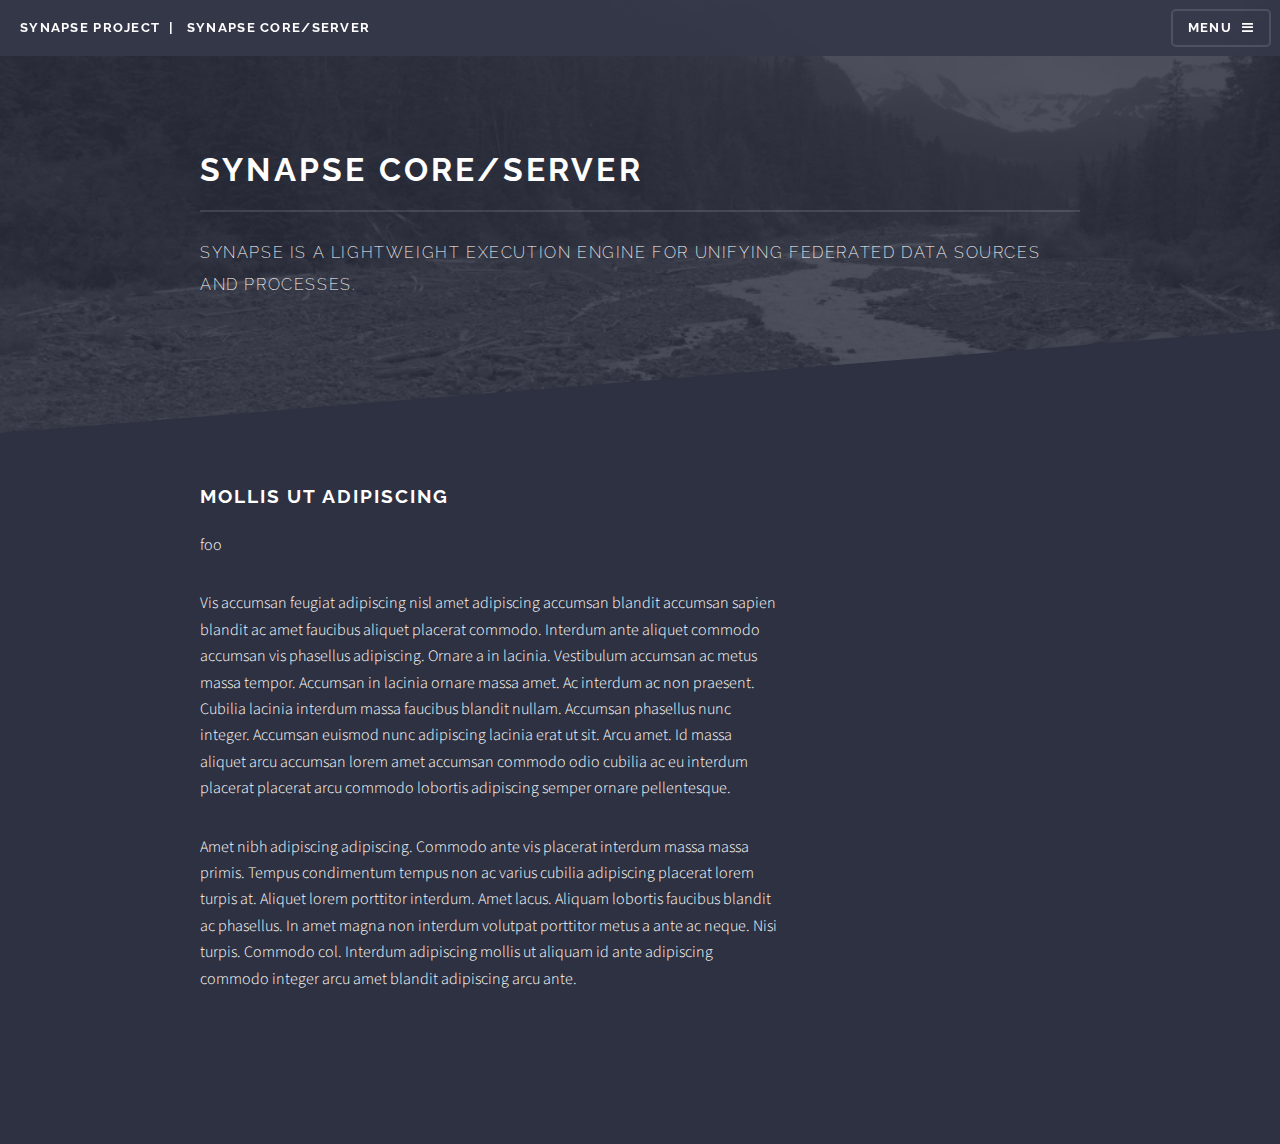
==== blog/index.html @ 8f3073f0 "setting up blog" ====
<!DOCTYPE html>
<!--
	Solid State by HTML5 UP	html5up.net | @ajlkn	Free for personal and commercial use under the CCA 3.0 license (html5up.net/license)-->
<html>

<head>
  <meta http-equiv="content-type" content="text/html; charset=utf-8">
  <title>Synapse - Core/Server</title>
  <meta name="viewport" content="width=device-width, initial-scale=1">
  <!--[if lte IE 8]><script src="../assets/js/ie/html5shiv.js"></script><![endif]-->
  <link rel="stylesheet" href="../assets/css/main.css">
  <!--[if lte IE 9]><link rel="stylesheet" href="../assets/css/ie9.css" /><![endif]-->
  <!--[if lte IE 8]><link rel="stylesheet" href="../assets/css/ie8.css" /><![endif]-->
  <link rel="shortcut icon" href="../images/favicon.ico">
</head>

<body>
  <!-- Page Wrapper -->
  <div id="page-wrapper">
    <!-- Header -->
    <header id="header">
      <h1>
        <a href="../index.html">Synapse Project</a>&nbsp;&nbsp;|&nbsp;&nbsp;
        <a href="../synapse.html">Synapse Core/Server</a>
      </h1>
      <nav>
        <a href="#menu">Menu</a>
      </nav>
    </header>
    <!-- Menu -->
    <nav id="menu">
      <div class="inner">
        <h2>Menu</h2>
        <ul class="links">
          <li>
            <a href="../index.html">Home</a>
          </li>
          <li>
            <a href="../synapse.html">Synapse Core/Server</a>
          </li>
          <li>
            <a href="../myriAD.html">myriAD</a>
          </li>
          <li>
            <a href="../syntinel.html">Syntinel</a>
          </li>
        </ul>
        <a href="#" class="close">Close</a>
      </div>
    </nav>
    <!-- Wrapper -->
    <section id="wrapper">
      <header>
        <div class="inner">
          <h2>Synapse Core/Server</h2>
          <p>Synapse is a lightweight execution engine for unifying federated data sources and processes.</p>
        </div>
      </header>
      <!-- Content -->
      <div class="wrapper">
        <div class="inner">
          <section>
            <div class="row">
              <div class="8u skel-cell-important">
                <section>
                  <h2>Mollis ut adipiscing</h2>
                  <a href="#" class="image fit">foo</a>
                  <p>Vis accumsan feugiat adipiscing nisl amet adipiscing accumsan blandit accumsan sapien blandit ac amet faucibus
                    aliquet placerat commodo. Interdum ante aliquet commodo accumsan vis phasellus adipiscing. Ornare a in
                    lacinia. Vestibulum accumsan ac metus massa tempor. Accumsan in lacinia ornare massa amet. Ac interdum
                    ac non praesent. Cubilia lacinia interdum massa faucibus blandit nullam. Accumsan phasellus nunc integer.
                    Accumsan euismod nunc adipiscing lacinia erat ut sit. Arcu amet. Id massa aliquet arcu accumsan lorem
                    amet accumsan commodo odio cubilia ac eu interdum placerat placerat arcu commodo lobortis adipiscing
                    semper ornare pellentesque.</p>
                  <p>Amet nibh adipiscing adipiscing. Commodo ante vis placerat interdum massa massa primis. Tempus condimentum
                    tempus non ac varius cubilia adipiscing placerat lorem turpis at. Aliquet lorem porttitor interdum. Amet
                    lacus. Aliquam lobortis faucibus blandit ac phasellus. In amet magna non interdum volutpat porttitor
                    metus a ante ac neque. Nisi turpis. Commodo col. Interdum adipiscing mollis ut aliquam id ante adipiscing
                    commodo integer arcu amet blandit adipiscing arcu ante.</p>
                </section>
              </div>
              <div id="blogtoc" class="4u"></div>
            </div>
          </section>
        </div>
      </div>
    </section>
    <!-- Footer -->
    <div id="footerDiv"></div>
  </div>
  <!-- Scripts -->
  <script src="../assets/js/skel.min.js"></script>
  <script src="../assets/js/jquery.min.js"></script>
  <script src="../assets/js/jquery.scrollex.min.js"></script>
  <script src="../assets/js/util.js"></script>
  <!--[if lte IE 8]><script src="../assets/js/ie/respond.min.js"></script><![endif]-->
  <script src="../assets/js/main.js"></script>
  <script src="https://code.jquery.com/jquery-3.2.1.min.js"></script>
  <script>$.get("blogtoc.html", function (response) { $('#blogtoc').append(response.documentElement.innerHTML) });</script>
  <script>$.get("/footer.html", function (response) { $('#footerDiv').append(response.documentElement.innerHTML) });</script>
</body>

</html>
---- assets/css/main.css ----
@import url("https://synapseproject.github.io/assets/css/font-awesome.min.css");
@import url("https://fonts.googleapis.com/css?family=Raleway:200,700|Source+Sans+Pro:300,600,300italic,600italic");

/*
	Solid State by HTML5 UP
	html5up.net | @ajlkn
	Free for personal and commercial use under the CCA 3.0 license (html5up.net/license)
*/

/* Reset */

	html, body, div, span, applet, object, iframe, h1, h2, h3, h4, h5, h6, p, blockquote, pre, a, abbr, acronym, address, big, cite, code, del, dfn, em, img, ins, kbd, q, s, samp, small, strike, strong, sub, sup, tt, var, b, u, i, center, dl, dt, dd, ol, ul, li, fieldset, form, label, legend, table, caption, tbody, tfoot, thead, tr, th, td, article, aside, canvas, details, embed, figure, figcaption, footer, header, hgroup, menu, nav, output, ruby, section, summary, time, mark, audio, video {
		margin: 0;
		padding: 0;
		border: 0;
		font-size: 100%;
		font: inherit;
		vertical-align: baseline;
	}

	article, aside, details, figcaption, figure, footer, header, hgroup, menu, nav, section {
		display: block;
	}

	body {
		line-height: 1;
	}

	ol, ul {
		list-style: none;
	}

	blockquote, q {
		quotes: none;
	}

	blockquote:before, blockquote:after, q:before, q:after {
		content: '';
		content: none;
	}

	table {
		border-collapse: collapse;
		border-spacing: 0;
	}

	body {
		-webkit-text-size-adjust: none;
	}

/* Box Model */

	*, *:before, *:after {
		-moz-box-sizing: border-box;
		-webkit-box-sizing: border-box;
		box-sizing: border-box;
	}

/* Grid */

	.row {
		border-bottom: solid 1px transparent;
		-moz-box-sizing: border-box;
		-webkit-box-sizing: border-box;
		box-sizing: border-box;
	}

	.row > * {
		float: left;
		-moz-box-sizing: border-box;
		-webkit-box-sizing: border-box;
		box-sizing: border-box;
	}

	.row:after, .row:before {
		content: '';
		display: block;
		clear: both;
		height: 0;
	}

	.row.uniform > * > :first-child {
		margin-top: 0;
	}

	.row.uniform > * > :last-child {
		margin-bottom: 0;
	}

	.row.\30 \25 > * {
		padding: 0 0 0 0em;
	}

	.row.\30 \25 {
		margin: 0 0 -1px 0em;
	}

	.row.uniform.\30 \25 > * {
		padding: 0em 0 0 0em;
	}

	.row.uniform.\30 \25 {
		margin: 0em 0 -1px 0em;
	}

	.row > * {
		padding: 0 0 0 1.75em;
	}

	.row {
		margin: 0 0 -1px -1.75em;
	}

	.row.uniform > * {
		padding: 1.75em 0 0 1.75em;
	}

	.row.uniform {
		margin: -1.75em 0 -1px -1.75em;
	}

	.row.\32 00\25 > * {
		padding: 0 0 0 3.5em;
	}

	.row.\32 00\25 {
		margin: 0 0 -1px -3.5em;
	}

	.row.uniform.\32 00\25 > * {
		padding: 3.5em 0 0 3.5em;
	}

	.row.uniform.\32 00\25 {
		margin: -3.5em 0 -1px -3.5em;
	}

	.row.\31 50\25 > * {
		padding: 0 0 0 2.625em;
	}

	.row.\31 50\25 {
		margin: 0 0 -1px -2.625em;
	}

	.row.uniform.\31 50\25 > * {
		padding: 2.625em 0 0 2.625em;
	}

	.row.uniform.\31 50\25 {
		margin: -2.625em 0 -1px -2.625em;
	}

	.row.\35 0\25 > * {
		padding: 0 0 0 0.875em;
	}

	.row.\35 0\25 {
		margin: 0 0 -1px -0.875em;
	}

	.row.uniform.\35 0\25 > * {
		padding: 0.875em 0 0 0.875em;
	}

	.row.uniform.\35 0\25 {
		margin: -0.875em 0 -1px -0.875em;
	}

	.row.\32 5\25 > * {
		padding: 0 0 0 0.4375em;
	}

	.row.\32 5\25 {
		margin: 0 0 -1px -0.4375em;
	}

	.row.uniform.\32 5\25 > * {
		padding: 0.4375em 0 0 0.4375em;
	}

	.row.uniform.\32 5\25 {
		margin: -0.4375em 0 -1px -0.4375em;
	}

	.\31 2u, .\31 2u\24 {
		width: 100%;
		clear: none;
		margin-left: 0;
	}

	.\31 1u, .\31 1u\24 {
		width: 91.6666666667%;
		clear: none;
		margin-left: 0;
	}

	.\31 0u, .\31 0u\24 {
		width: 83.3333333333%;
		clear: none;
		margin-left: 0;
	}

	.\39 u, .\39 u\24 {
		width: 75%;
		clear: none;
		margin-left: 0;
	}

	.\38 u, .\38 u\24 {
		width: 66.6666666667%;
		clear: none;
		margin-left: 0;
	}

	.\37 u, .\37 u\24 {
		width: 58.3333333333%;
		clear: none;
		margin-left: 0;
	}

	.\36 u, .\36 u\24 {
		width: 50%;
		clear: none;
		margin-left: 0;
	}

	.\35 u, .\35 u\24 {
		width: 41.6666666667%;
		clear: none;
		margin-left: 0;
	}

	.\34 u, .\34 u\24 {
		width: 33.3333333333%;
		clear: none;
		margin-left: 0;
	}

	.\33 u, .\33 u\24 {
		width: 25%;
		clear: none;
		margin-left: 0;
	}

	.\32 u, .\32 u\24 {
		width: 16.6666666667%;
		clear: none;
		margin-left: 0;
	}

	.\31 u, .\31 u\24 {
		width: 8.3333333333%;
		clear: none;
		margin-left: 0;
	}

	.\31 2u\24 + *,
	.\31 1u\24 + *,
	.\31 0u\24 + *,
	.\39 u\24 + *,
	.\38 u\24 + *,
	.\37 u\24 + *,
	.\36 u\24 + *,
	.\35 u\24 + *,
	.\34 u\24 + *,
	.\33 u\24 + *,
	.\32 u\24 + *,
	.\31 u\24 + * {
		clear: left;
	}

	.\-11u {
		margin-left: 91.66667%;
	}

	.\-10u {
		margin-left: 83.33333%;
	}

	.\-9u {
		margin-left: 75%;
	}

	.\-8u {
		margin-left: 66.66667%;
	}

	.\-7u {
		margin-left: 58.33333%;
	}

	.\-6u {
		margin-left: 50%;
	}

	.\-5u {
		margin-left: 41.66667%;
	}

	.\-4u {
		margin-left: 33.33333%;
	}

	.\-3u {
		margin-left: 25%;
	}

	.\-2u {
		margin-left: 16.66667%;
	}

	.\-1u {
		margin-left: 8.33333%;
	}

	@media screen and (max-width: 1680px) {

		.row > * {
			padding: 0 0 0 1.75em;
		}

		.row {
			margin: 0 0 -1px -1.75em;
		}

		.row.uniform > * {
			padding: 1.75em 0 0 1.75em;
		}

		.row.uniform {
			margin: -1.75em 0 -1px -1.75em;
		}

		.row.\32 00\25 > * {
			padding: 0 0 0 3.5em;
		}

		.row.\32 00\25 {
			margin: 0 0 -1px -3.5em;
		}

		.row.uniform.\32 00\25 > * {
			padding: 3.5em 0 0 3.5em;
		}

		.row.uniform.\32 00\25 {
			margin: -3.5em 0 -1px -3.5em;
		}

		.row.\31 50\25 > * {
			padding: 0 0 0 2.625em;
		}

		.row.\31 50\25 {
			margin: 0 0 -1px -2.625em;
		}

		.row.uniform.\31 50\25 > * {
			padding: 2.625em 0 0 2.625em;
		}

		.row.uniform.\31 50\25 {
			margin: -2.625em 0 -1px -2.625em;
		}

		.row.\35 0\25 > * {
			padding: 0 0 0 0.875em;
		}

		.row.\35 0\25 {
			margin: 0 0 -1px -0.875em;
		}

		.row.uniform.\35 0\25 > * {
			padding: 0.875em 0 0 0.875em;
		}

		.row.uniform.\35 0\25 {
			margin: -0.875em 0 -1px -0.875em;
		}

		.row.\32 5\25 > * {
			padding: 0 0 0 0.4375em;
		}

		.row.\32 5\25 {
			margin: 0 0 -1px -0.4375em;
		}

		.row.uniform.\32 5\25 > * {
			padding: 0.4375em 0 0 0.4375em;
		}

		.row.uniform.\32 5\25 {
			margin: -0.4375em 0 -1px -0.4375em;
		}

		.\31 2u\28xlarge\29, .\31 2u\24\28xlarge\29 {
			width: 100%;
			clear: none;
			margin-left: 0;
		}

		.\31 1u\28xlarge\29, .\31 1u\24\28xlarge\29 {
			width: 91.6666666667%;
			clear: none;
			margin-left: 0;
		}

		.\31 0u\28xlarge\29, .\31 0u\24\28xlarge\29 {
			width: 83.3333333333%;
			clear: none;
			margin-left: 0;
		}

		.\39 u\28xlarge\29, .\39 u\24\28xlarge\29 {
			width: 75%;
			clear: none;
			margin-left: 0;
		}

		.\38 u\28xlarge\29, .\38 u\24\28xlarge\29 {
			width: 66.6666666667%;
			clear: none;
			margin-left: 0;
		}

		.\37 u\28xlarge\29, .\37 u\24\28xlarge\29 {
			width: 58.3333333333%;
			clear: none;
			margin-left: 0;
		}

		.\36 u\28xlarge\29, .\36 u\24\28xlarge\29 {
			width: 50%;
			clear: none;
			margin-left: 0;
		}

		.\35 u\28xlarge\29, .\35 u\24\28xlarge\29 {
			width: 41.6666666667%;
			clear: none;
			margin-left: 0;
		}

		.\34 u\28xlarge\29, .\34 u\24\28xlarge\29 {
			width: 33.3333333333%;
			clear: none;
			margin-left: 0;
		}

		.\33 u\28xlarge\29, .\33 u\24\28xlarge\29 {
			width: 25%;
			clear: none;
			margin-left: 0;
		}

		.\32 u\28xlarge\29, .\32 u\24\28xlarge\29 {
			width: 16.6666666667%;
			clear: none;
			margin-left: 0;
		}

		.\31 u\28xlarge\29, .\31 u\24\28xlarge\29 {
			width: 8.3333333333%;
			clear: none;
			margin-left: 0;
		}

		.\31 2u\24\28xlarge\29 + *,
		.\31 1u\24\28xlarge\29 + *,
		.\31 0u\24\28xlarge\29 + *,
		.\39 u\24\28xlarge\29 + *,
		.\38 u\24\28xlarge\29 + *,
		.\37 u\24\28xlarge\29 + *,
		.\36 u\24\28xlarge\29 + *,
		.\35 u\24\28xlarge\29 + *,
		.\34 u\24\28xlarge\29 + *,
		.\33 u\24\28xlarge\29 + *,
		.\32 u\24\28xlarge\29 + *,
		.\31 u\24\28xlarge\29 + * {
			clear: left;
		}

		.\-11u\28xlarge\29 {
			margin-left: 91.66667%;
		}

		.\-10u\28xlarge\29 {
			margin-left: 83.33333%;
		}

		.\-9u\28xlarge\29 {
			margin-left: 75%;
		}

		.\-8u\28xlarge\29 {
			margin-left: 66.66667%;
		}

		.\-7u\28xlarge\29 {
			margin-left: 58.33333%;
		}

		.\-6u\28xlarge\29 {
			margin-left: 50%;
		}

		.\-5u\28xlarge\29 {
			margin-left: 41.66667%;
		}

		.\-4u\28xlarge\29 {
			margin-left: 33.33333%;
		}

		.\-3u\28xlarge\29 {
			margin-left: 25%;
		}

		.\-2u\28xlarge\29 {
			margin-left: 16.66667%;
		}

		.\-1u\28xlarge\29 {
			margin-left: 8.33333%;
		}

	}

	@media screen and (max-width: 1280px) {

		.row > * {
			padding: 0 0 0 1.75em;
		}

		.row {
			margin: 0 0 -1px -1.75em;
		}

		.row.uniform > * {
			padding: 1.75em 0 0 1.75em;
		}

		.row.uniform {
			margin: -1.75em 0 -1px -1.75em;
		}

		.row.\32 00\25 > * {
			padding: 0 0 0 3.5em;
		}

		.row.\32 00\25 {
			margin: 0 0 -1px -3.5em;
		}

		.row.uniform.\32 00\25 > * {
			padding: 3.5em 0 0 3.5em;
		}

		.row.uniform.\32 00\25 {
			margin: -3.5em 0 -1px -3.5em;
		}

		.row.\31 50\25 > * {
			padding: 0 0 0 2.625em;
		}

		.row.\31 50\25 {
			margin: 0 0 -1px -2.625em;
		}

		.row.uniform.\31 50\25 > * {
			padding: 2.625em 0 0 2.625em;
		}

		.row.uniform.\31 50\25 {
			margin: -2.625em 0 -1px -2.625em;
		}

		.row.\35 0\25 > * {
			padding: 0 0 0 0.875em;
		}

		.row.\35 0\25 {
			margin: 0 0 -1px -0.875em;
		}

		.row.uniform.\35 0\25 > * {
			padding: 0.875em 0 0 0.875em;
		}

		.row.uniform.\35 0\25 {
			margin: -0.875em 0 -1px -0.875em;
		}

		.row.\32 5\25 > * {
			padding: 0 0 0 0.4375em;
		}

		.row.\32 5\25 {
			margin: 0 0 -1px -0.4375em;
		}

		.row.uniform.\32 5\25 > * {
			padding: 0.4375em 0 0 0.4375em;
		}

		.row.uniform.\32 5\25 {
			margin: -0.4375em 0 -1px -0.4375em;
		}

		.\31 2u\28large\29, .\31 2u\24\28large\29 {
			width: 100%;
			clear: none;
			margin-left: 0;
		}

		.\31 1u\28large\29, .\31 1u\24\28large\29 {
			width: 91.6666666667%;
			clear: none;
			margin-left: 0;
		}

		.\31 0u\28large\29, .\31 0u\24\28large\29 {
			width: 83.3333333333%;
			clear: none;
			margin-left: 0;
		}

		.\39 u\28large\29, .\39 u\24\28large\29 {
			width: 75%;
			clear: none;
			margin-left: 0;
		}

		.\38 u\28large\29, .\38 u\24\28large\29 {
			width: 66.6666666667%;
			clear: none;
			margin-left: 0;
		}

		.\37 u\28large\29, .\37 u\24\28large\29 {
			width: 58.3333333333%;
			clear: none;
			margin-left: 0;
		}

		.\36 u\28large\29, .\36 u\24\28large\29 {
			width: 50%;
			clear: none;
			margin-left: 0;
		}

		.\35 u\28large\29, .\35 u\24\28large\29 {
			width: 41.6666666667%;
			clear: none;
			margin-left: 0;
		}

		.\34 u\28large\29, .\34 u\24\28large\29 {
			width: 33.3333333333%;
			clear: none;
			margin-left: 0;
		}

		.\33 u\28large\29, .\33 u\24\28large\29 {
			width: 25%;
			clear: none;
			margin-left: 0;
		}

		.\32 u\28large\29, .\32 u\24\28large\29 {
			width: 16.6666666667%;
			clear: none;
			margin-left: 0;
		}

		.\31 u\28large\29, .\31 u\24\28large\29 {
			width: 8.3333333333%;
			clear: none;
			margin-left: 0;
		}

		.\31 2u\24\28large\29 + *,
		.\31 1u\24\28large\29 + *,
		.\31 0u\24\28large\29 + *,
		.\39 u\24\28large\29 + *,
		.\38 u\24\28large\29 + *,
		.\37 u\24\28large\29 + *,
		.\36 u\24\28large\29 + *,
		.\35 u\24\28large\29 + *,
		.\34 u\24\28large\29 + *,
		.\33 u\24\28large\29 + *,
		.\32 u\24\28large\29 + *,
		.\31 u\24\28large\29 + * {
			clear: left;
		}

		.\-11u\28large\29 {
			margin-left: 91.66667%;
		}

		.\-10u\28large\29 {
			margin-left: 83.33333%;
		}

		.\-9u\28large\29 {
			margin-left: 75%;
		}

		.\-8u\28large\29 {
			margin-left: 66.66667%;
		}

		.\-7u\28large\29 {
			margin-left: 58.33333%;
		}

		.\-6u\28large\29 {
			margin-left: 50%;
		}

		.\-5u\28large\29 {
			margin-left: 41.66667%;
		}

		.\-4u\28large\29 {
			margin-left: 33.33333%;
		}

		.\-3u\28large\29 {
			margin-left: 25%;
		}

		.\-2u\28large\29 {
			margin-left: 16.66667%;
		}

		.\-1u\28large\29 {
			margin-left: 8.33333%;
		}

	}

	@media screen and (max-width: 980px) {

		.row > * {
			padding: 0 0 0 1.75em;
		}

		.row {
			margin: 0 0 -1px -1.75em;
		}

		.row.uniform > * {
			padding: 1.75em 0 0 1.75em;
		}

		.row.uniform {
			margin: -1.75em 0 -1px -1.75em;
		}

		.row.\32 00\25 > * {
			padding: 0 0 0 3.5em;
		}

		.row.\32 00\25 {
			margin: 0 0 -1px -3.5em;
		}

		.row.uniform.\32 00\25 > * {
			padding: 3.5em 0 0 3.5em;
		}

		.row.uniform.\32 00\25 {
			margin: -3.5em 0 -1px -3.5em;
		}

		.row.\31 50\25 > * {
			padding: 0 0 0 2.625em;
		}

		.row.\31 50\25 {
			margin: 0 0 -1px -2.625em;
		}

		.row.uniform.\31 50\25 > * {
			padding: 2.625em 0 0 2.625em;
		}

		.row.uniform.\31 50\25 {
			margin: -2.625em 0 -1px -2.625em;
		}

		.row.\35 0\25 > * {
			padding: 0 0 0 0.875em;
		}

		.row.\35 0\25 {
			margin: 0 0 -1px -0.875em;
		}

		.row.uniform.\35 0\25 > * {
			padding: 0.875em 0 0 0.875em;
		}

		.row.uniform.\35 0\25 {
			margin: -0.875em 0 -1px -0.875em;
		}

		.row.\32 5\25 > * {
			padding: 0 0 0 0.4375em;
		}

		.row.\32 5\25 {
			margin: 0 0 -1px -0.4375em;
		}

		.row.uniform.\32 5\25 > * {
			padding: 0.4375em 0 0 0.4375em;
		}

		.row.uniform.\32 5\25 {
			margin: -0.4375em 0 -1px -0.4375em;
		}

		.\31 2u\28medium\29, .\31 2u\24\28medium\29 {
			width: 100%;
			clear: none;
			margin-left: 0;
		}

		.\31 1u\28medium\29, .\31 1u\24\28medium\29 {
			width: 91.6666666667%;
			clear: none;
			margin-left: 0;
		}

		.\31 0u\28medium\29, .\31 0u\24\28medium\29 {
			width: 83.3333333333%;
			clear: none;
			margin-left: 0;
		}

		.\39 u\28medium\29, .\39 u\24\28medium\29 {
			width: 75%;
			clear: none;
			margin-left: 0;
		}

		.\38 u\28medium\29, .\38 u\24\28medium\29 {
			width: 66.6666666667%;
			clear: none;
			margin-left: 0;
		}

		.\37 u\28medium\29, .\37 u\24\28medium\29 {
			width: 58.3333333333%;
			clear: none;
			margin-left: 0;
		}

		.\36 u\28medium\29, .\36 u\24\28medium\29 {
			width: 50%;
			clear: none;
			margin-left: 0;
		}

		.\35 u\28medium\29, .\35 u\24\28medium\29 {
			width: 41.6666666667%;
			clear: none;
			margin-left: 0;
		}

		.\34 u\28medium\29, .\34 u\24\28medium\29 {
			width: 33.3333333333%;
			clear: none;
			margin-left: 0;
		}

		.\33 u\28medium\29, .\33 u\24\28medium\29 {
			width: 25%;
			clear: none;
			margin-left: 0;
		}

		.\32 u\28medium\29, .\32 u\24\28medium\29 {
			width: 16.6666666667%;
			clear: none;
			margin-left: 0;
		}

		.\31 u\28medium\29, .\31 u\24\28medium\29 {
			width: 8.3333333333%;
			clear: none;
			margin-left: 0;
		}

		.\31 2u\24\28medium\29 + *,
		.\31 1u\24\28medium\29 + *,
		.\31 0u\24\28medium\29 + *,
		.\39 u\24\28medium\29 + *,
		.\38 u\24\28medium\29 + *,
		.\37 u\24\28medium\29 + *,
		.\36 u\24\28medium\29 + *,
		.\35 u\24\28medium\29 + *,
		.\34 u\24\28medium\29 + *,
		.\33 u\24\28medium\29 + *,
		.\32 u\24\28medium\29 + *,
		.\31 u\24\28medium\29 + * {
			clear: left;
		}

		.\-11u\28medium\29 {
			margin-left: 91.66667%;
		}

		.\-10u\28medium\29 {
			margin-left: 83.33333%;
		}

		.\-9u\28medium\29 {
			margin-left: 75%;
		}

		.\-8u\28medium\29 {
			margin-left: 66.66667%;
		}

		.\-7u\28medium\29 {
			margin-left: 58.33333%;
		}

		.\-6u\28medium\29 {
			margin-left: 50%;
		}

		.\-5u\28medium\29 {
			margin-left: 41.66667%;
		}

		.\-4u\28medium\29 {
			margin-left: 33.33333%;
		}

		.\-3u\28medium\29 {
			margin-left: 25%;
		}

		.\-2u\28medium\29 {
			margin-left: 16.66667%;
		}

		.\-1u\28medium\29 {
			margin-left: 8.33333%;
		}

	}

	@media screen and (max-width: 736px) {

		.row > * {
			padding: 0 0 0 1.25em;
		}

		.row {
			margin: 0 0 -1px -1.25em;
		}

		.row.uniform > * {
			padding: 1.25em 0 0 1.25em;
		}

		.row.uniform {
			margin: -1.25em 0 -1px -1.25em;
		}

		.row.\32 00\25 > * {
			padding: 0 0 0 2.5em;
		}

		.row.\32 00\25 {
			margin: 0 0 -1px -2.5em;
		}

		.row.uniform.\32 00\25 > * {
			padding: 2.5em 0 0 2.5em;
		}

		.row.uniform.\32 00\25 {
			margin: -2.5em 0 -1px -2.5em;
		}

		.row.\31 50\25 > * {
			padding: 0 0 0 1.875em;
		}

		.row.\31 50\25 {
			margin: 0 0 -1px -1.875em;
		}

		.row.uniform.\31 50\25 > * {
			padding: 1.875em 0 0 1.875em;
		}

		.row.uniform.\31 50\25 {
			margin: -1.875em 0 -1px -1.875em;
		}

		.row.\35 0\25 > * {
			padding: 0 0 0 0.625em;
		}

		.row.\35 0\25 {
			margin: 0 0 -1px -0.625em;
		}

		.row.uniform.\35 0\25 > * {
			padding: 0.625em 0 0 0.625em;
		}

		.row.uniform.\35 0\25 {
			margin: -0.625em 0 -1px -0.625em;
		}

		.row.\32 5\25 > * {
			padding: 0 0 0 0.3125em;
		}

		.row.\32 5\25 {
			margin: 0 0 -1px -0.3125em;
		}

		.row.uniform.\32 5\25 > * {
			padding: 0.3125em 0 0 0.3125em;
		}

		.row.uniform.\32 5\25 {
			margin: -0.3125em 0 -1px -0.3125em;
		}

		.\31 2u\28small\29, .\31 2u\24\28small\29 {
			width: 100%;
			clear: none;
			margin-left: 0;
		}

		.\31 1u\28small\29, .\31 1u\24\28small\29 {
			width: 91.6666666667%;
			clear: none;
			margin-left: 0;
		}

		.\31 0u\28small\29, .\31 0u\24\28small\29 {
			width: 83.3333333333%;
			clear: none;
			margin-left: 0;
		}

		.\39 u\28small\29, .\39 u\24\28small\29 {
			width: 75%;
			clear: none;
			margin-left: 0;
		}

		.\38 u\28small\29, .\38 u\24\28small\29 {
			width: 66.6666666667%;
			clear: none;
			margin-left: 0;
		}

		.\37 u\28small\29, .\37 u\24\28small\29 {
			width: 58.3333333333%;
			clear: none;
			margin-left: 0;
		}

		.\36 u\28small\29, .\36 u\24\28small\29 {
			width: 50%;
			clear: none;
			margin-left: 0;
		}

		.\35 u\28small\29, .\35 u\24\28small\29 {
			width: 41.6666666667%;
			clear: none;
			margin-left: 0;
		}

		.\34 u\28small\29, .\34 u\24\28small\29 {
			width: 33.3333333333%;
			clear: none;
			margin-left: 0;
		}

		.\33 u\28small\29, .\33 u\24\28small\29 {
			width: 25%;
			clear: none;
			margin-left: 0;
		}

		.\32 u\28small\29, .\32 u\24\28small\29 {
			width: 16.6666666667%;
			clear: none;
			margin-left: 0;
		}

		.\31 u\28small\29, .\31 u\24\28small\29 {
			width: 8.3333333333%;
			clear: none;
			margin-left: 0;
		}

		.\31 2u\24\28small\29 + *,
		.\31 1u\24\28small\29 + *,
		.\31 0u\24\28small\29 + *,
		.\39 u\24\28small\29 + *,
		.\38 u\24\28small\29 + *,
		.\37 u\24\28small\29 + *,
		.\36 u\24\28small\29 + *,
		.\35 u\24\28small\29 + *,
		.\34 u\24\28small\29 + *,
		.\33 u\24\28small\29 + *,
		.\32 u\24\28small\29 + *,
		.\31 u\24\28small\29 + * {
			clear: left;
		}

		.\-11u\28small\29 {
			margin-left: 91.66667%;
		}

		.\-10u\28small\29 {
			margin-left: 83.33333%;
		}

		.\-9u\28small\29 {
			margin-left: 75%;
		}

		.\-8u\28small\29 {
			margin-left: 66.66667%;
		}

		.\-7u\28small\29 {
			margin-left: 58.33333%;
		}

		.\-6u\28small\29 {
			margin-left: 50%;
		}

		.\-5u\28small\29 {
			margin-left: 41.66667%;
		}

		.\-4u\28small\29 {
			margin-left: 33.33333%;
		}

		.\-3u\28small\29 {
			margin-left: 25%;
		}

		.\-2u\28small\29 {
			margin-left: 16.66667%;
		}

		.\-1u\28small\29 {
			margin-left: 8.33333%;
		}

	}

	@media screen and (max-width: 640px) {

		.row > * {
			padding: 0 0 0 1.25em;
		}

		.row {
			margin: 0 0 -1px -1.25em;
		}

		.row.uniform > * {
			padding: 1.25em 0 0 1.25em;
		}

		.row.uniform {
			margin: -1.25em 0 -1px -1.25em;
		}

		.row.\32 00\25 > * {
			padding: 0 0 0 2.5em;
		}

		.row.\32 00\25 {
			margin: 0 0 -1px -2.5em;
		}

		.row.uniform.\32 00\25 > * {
			padding: 2.5em 0 0 2.5em;
		}

		.row.uniform.\32 00\25 {
			margin: -2.5em 0 -1px -2.5em;
		}

		.row.\31 50\25 > * {
			padding: 0 0 0 1.875em;
		}

		.row.\31 50\25 {
			margin: 0 0 -1px -1.875em;
		}

		.row.uniform.\31 50\25 > * {
			padding: 1.875em 0 0 1.875em;
		}

		.row.uniform.\31 50\25 {
			margin: -1.875em 0 -1px -1.875em;
		}

		.row.\35 0\25 > * {
			padding: 0 0 0 0.625em;
		}

		.row.\35 0\25 {
			margin: 0 0 -1px -0.625em;
		}

		.row.uniform.\35 0\25 > * {
			padding: 0.625em 0 0 0.625em;
		}

		.row.uniform.\35 0\25 {
			margin: -0.625em 0 -1px -0.625em;
		}

		.row.\32 5\25 > * {
			padding: 0 0 0 0.3125em;
		}

		.row.\32 5\25 {
			margin: 0 0 -1px -0.3125em;
		}

		.row.uniform.\32 5\25 > * {
			padding: 0.3125em 0 0 0.3125em;
		}

		.row.uniform.\32 5\25 {
			margin: -0.3125em 0 -1px -0.3125em;
		}

		.\31 2u\28xsmall\29, .\31 2u\24\28xsmall\29 {
			width: 100%;
			clear: none;
			margin-left: 0;
		}

		.\31 1u\28xsmall\29, .\31 1u\24\28xsmall\29 {
			width: 91.6666666667%;
			clear: none;
			margin-left: 0;
		}

		.\31 0u\28xsmall\29, .\31 0u\24\28xsmall\29 {
			width: 83.3333333333%;
			clear: none;
			margin-left: 0;
		}

		.\39 u\28xsmall\29, .\39 u\24\28xsmall\29 {
			width: 75%;
			clear: none;
			margin-left: 0;
		}

		.\38 u\28xsmall\29, .\38 u\24\28xsmall\29 {
			width: 66.6666666667%;
			clear: none;
			margin-left: 0;
		}

		.\37 u\28xsmall\29, .\37 u\24\28xsmall\29 {
			width: 58.3333333333%;
			clear: none;
			margin-left: 0;
		}

		.\36 u\28xsmall\29, .\36 u\24\28xsmall\29 {
			width: 50%;
			clear: none;
			margin-left: 0;
		}

		.\35 u\28xsmall\29, .\35 u\24\28xsmall\29 {
			width: 41.6666666667%;
			clear: none;
			margin-left: 0;
		}

		.\34 u\28xsmall\29, .\34 u\24\28xsmall\29 {
			width: 33.3333333333%;
			clear: none;
			margin-left: 0;
		}

		.\33 u\28xsmall\29, .\33 u\24\28xsmall\29 {
			width: 25%;
			clear: none;
			margin-left: 0;
		}

		.\32 u\28xsmall\29, .\32 u\24\28xsmall\29 {
			width: 16.6666666667%;
			clear: none;
			margin-left: 0;
		}

		.\31 u\28xsmall\29, .\31 u\24\28xsmall\29 {
			width: 8.3333333333%;
			clear: none;
			margin-left: 0;
		}

		.\31 2u\24\28xsmall\29 + *,
		.\31 1u\24\28xsmall\29 + *,
		.\31 0u\24\28xsmall\29 + *,
		.\39 u\24\28xsmall\29 + *,
		.\38 u\24\28xsmall\29 + *,
		.\37 u\24\28xsmall\29 + *,
		.\36 u\24\28xsmall\29 + *,
		.\35 u\24\28xsmall\29 + *,
		.\34 u\24\28xsmall\29 + *,
		.\33 u\24\28xsmall\29 + *,
		.\32 u\24\28xsmall\29 + *,
		.\31 u\24\28xsmall\29 + * {
			clear: left;
		}

		.\-11u\28xsmall\29 {
			margin-left: 91.66667%;
		}

		.\-10u\28xsmall\29 {
			margin-left: 83.33333%;
		}

		.\-9u\28xsmall\29 {
			margin-left: 75%;
		}

		.\-8u\28xsmall\29 {
			margin-left: 66.66667%;
		}

		.\-7u\28xsmall\29 {
			margin-left: 58.33333%;
		}

		.\-6u\28xsmall\29 {
			margin-left: 50%;
		}

		.\-5u\28xsmall\29 {
			margin-left: 41.66667%;
		}

		.\-4u\28xsmall\29 {
			margin-left: 33.33333%;
		}

		.\-3u\28xsmall\29 {
			margin-left: 25%;
		}

		.\-2u\28xsmall\29 {
			margin-left: 16.66667%;
		}

		.\-1u\28xsmall\29 {
			margin-left: 8.33333%;
		}

	}

	@media screen and (max-width: 360px) {

		.row > * {
			padding: 0 0 0 1.25em;
		}

		.row {
			margin: 0 0 -1px -1.25em;
		}

		.row.uniform > * {
			padding: 1.25em 0 0 1.25em;
		}

		.row.uniform {
			margin: -1.25em 0 -1px -1.25em;
		}

		.row.\32 00\25 > * {
			padding: 0 0 0 2.5em;
		}

		.row.\32 00\25 {
			margin: 0 0 -1px -2.5em;
		}

		.row.uniform.\32 00\25 > * {
			padding: 2.5em 0 0 2.5em;
		}

		.row.uniform.\32 00\25 {
			margin: -2.5em 0 -1px -2.5em;
		}

		.row.\31 50\25 > * {
			padding: 0 0 0 1.875em;
		}

		.row.\31 50\25 {
			margin: 0 0 -1px -1.875em;
		}

		.row.uniform.\31 50\25 > * {
			padding: 1.875em 0 0 1.875em;
		}

		.row.uniform.\31 50\25 {
			margin: -1.875em 0 -1px -1.875em;
		}

		.row.\35 0\25 > * {
			padding: 0 0 0 0.625em;
		}

		.row.\35 0\25 {
			margin: 0 0 -1px -0.625em;
		}

		.row.uniform.\35 0\25 > * {
			padding: 0.625em 0 0 0.625em;
		}

		.row.uniform.\35 0\25 {
			margin: -0.625em 0 -1px -0.625em;
		}

		.row.\32 5\25 > * {
			padding: 0 0 0 0.3125em;
		}

		.row.\32 5\25 {
			margin: 0 0 -1px -0.3125em;
		}

		.row.uniform.\32 5\25 > * {
			padding: 0.3125em 0 0 0.3125em;
		}

		.row.uniform.\32 5\25 {
			margin: -0.3125em 0 -1px -0.3125em;
		}

		.\31 2u\28xxsmall\29, .\31 2u\24\28xxsmall\29 {
			width: 100%;
			clear: none;
			margin-left: 0;
		}

		.\31 1u\28xxsmall\29, .\31 1u\24\28xxsmall\29 {
			width: 91.6666666667%;
			clear: none;
			margin-left: 0;
		}

		.\31 0u\28xxsmall\29, .\31 0u\24\28xxsmall\29 {
			width: 83.3333333333%;
			clear: none;
			margin-left: 0;
		}

		.\39 u\28xxsmall\29, .\39 u\24\28xxsmall\29 {
			width: 75%;
			clear: none;
			margin-left: 0;
		}

		.\38 u\28xxsmall\29, .\38 u\24\28xxsmall\29 {
			width: 66.6666666667%;
			clear: none;
			margin-left: 0;
		}

		.\37 u\28xxsmall\29, .\37 u\24\28xxsmall\29 {
			width: 58.3333333333%;
			clear: none;
			margin-left: 0;
		}

		.\36 u\28xxsmall\29, .\36 u\24\28xxsmall\29 {
			width: 50%;
			clear: none;
			margin-left: 0;
		}

		.\35 u\28xxsmall\29, .\35 u\24\28xxsmall\29 {
			width: 41.6666666667%;
			clear: none;
			margin-left: 0;
		}

		.\34 u\28xxsmall\29, .\34 u\24\28xxsmall\29 {
			width: 33.3333333333%;
			clear: none;
			margin-left: 0;
		}

		.\33 u\28xxsmall\29, .\33 u\24\28xxsmall\29 {
			width: 25%;
			clear: none;
			margin-left: 0;
		}

		.\32 u\28xxsmall\29, .\32 u\24\28xxsmall\29 {
			width: 16.6666666667%;
			clear: none;
			margin-left: 0;
		}

		.\31 u\28xxsmall\29, .\31 u\24\28xxsmall\29 {
			width: 8.3333333333%;
			clear: none;
			margin-left: 0;
		}

		.\31 2u\24\28xxsmall\29 + *,
		.\31 1u\24\28xxsmall\29 + *,
		.\31 0u\24\28xxsmall\29 + *,
		.\39 u\24\28xxsmall\29 + *,
		.\38 u\24\28xxsmall\29 + *,
		.\37 u\24\28xxsmall\29 + *,
		.\36 u\24\28xxsmall\29 + *,
		.\35 u\24\28xxsmall\29 + *,
		.\34 u\24\28xxsmall\29 + *,
		.\33 u\24\28xxsmall\29 + *,
		.\32 u\24\28xxsmall\29 + *,
		.\31 u\24\28xxsmall\29 + * {
			clear: left;
		}

		.\-11u\28xxsmall\29 {
			margin-left: 91.66667%;
		}

		.\-10u\28xxsmall\29 {
			margin-left: 83.33333%;
		}

		.\-9u\28xxsmall\29 {
			margin-left: 75%;
		}

		.\-8u\28xxsmall\29 {
			margin-left: 66.66667%;
		}

		.\-7u\28xxsmall\29 {
			margin-left: 58.33333%;
		}

		.\-6u\28xxsmall\29 {
			margin-left: 50%;
		}

		.\-5u\28xxsmall\29 {
			margin-left: 41.66667%;
		}

		.\-4u\28xxsmall\29 {
			margin-left: 33.33333%;
		}

		.\-3u\28xxsmall\29 {
			margin-left: 25%;
		}

		.\-2u\28xxsmall\29 {
			margin-left: 16.66667%;
		}

		.\-1u\28xxsmall\29 {
			margin-left: 8.33333%;
		}

	}

/* Basic */

	@-ms-viewport {
		width: device-width;
	}

	body {
		-ms-overflow-style: scrollbar;
	}

	@media screen and (max-width: 640px) {

		html, body {
			min-width: 320px;
		}

	}

	body {
		background-color: #2e3141;
		background-image: linear-gradient(to top, rgba(46, 49, 65, 0.8), rgba(46, 49, 65, 0.8)), url("../../images/bg.jpg");
		background-size: auto, cover;
		background-attachment: fixed, fixed;
		background-position: center, center;
	}

		body.is-loading *, body.is-loading *:before, body.is-loading *:after {
			-moz-animation: none !important;
			-webkit-animation: none !important;
			-ms-animation: none !important;
			animation: none !important;
			-moz-transition: none !important;
			-webkit-transition: none !important;
			-ms-transition: none !important;
			transition: none !important;
		}

/* Type */

	body, input, select, textarea {
		color: #ffffff;
		font-family: "Source Sans Pro", Helvetica, sans-serif;
		font-size: 16.5pt;
		font-weight: 300;
		line-height: 1.65;
	}

		@media screen and (max-width: 1680px) {

			body, input, select, textarea {
				font-size: 13pt;
			}

		}

		@media screen and (max-width: 1280px) {

			body, input, select, textarea {
				font-size: 12pt;
			}

		}

		@media screen and (max-width: 980px) {

			body, input, select, textarea {
				font-size: 12pt;
			}

		}

		@media screen and (max-width: 736px) {

			body, input, select, textarea {
				font-size: 12pt;
			}

		}

		@media screen and (max-width: 640px) {

			body, input, select, textarea {
				font-size: 12pt;
			}

		}

	a {
		-moz-transition: color 0.2s ease-in-out, border-bottom-color 0.2s ease-in-out;
		-webkit-transition: color 0.2s ease-in-out, border-bottom-color 0.2s ease-in-out;
		-ms-transition: color 0.2s ease-in-out, border-bottom-color 0.2s ease-in-out;
		transition: color 0.2s ease-in-out, border-bottom-color 0.2s ease-in-out;
		border-bottom: dotted 1px rgba(255, 255, 255, 0.35);
		color: #ffffff;
		text-decoration: none;
	}

		a:hover {
			border-bottom-color: transparent;
			color: #ffffff !important;
		}

		a.special:not(.button) {
			text-decoration: none;
			border-bottom: 0;
			display: block;
			font-family: Raleway, Helvetica, sans-serif;
			font-size: 0.8em;
			font-weight: 700;
			letter-spacing: 0.1em;
			margin: 0 0 2em 0;
			text-transform: uppercase;
		}

			a.special:not(.button):before {
				-moz-osx-font-smoothing: grayscale;
				-webkit-font-smoothing: antialiased;
				font-family: FontAwesome;
				font-style: normal;
				font-weight: normal;
				text-transform: none !important;
			}

			a.special:not(.button):before {
				-moz-transition: background-color 0.2s ease-in-out;
				-webkit-transition: background-color 0.2s ease-in-out;
				-ms-transition: background-color 0.2s ease-in-out;
				transition: background-color 0.2s ease-in-out;
				border-radius: 100%;
				border: solid 2px rgba(255, 255, 255, 0.125);
				content: '\f105';
				display: inline-block;
				font-size: 1.25em;
				height: 2em;
				line-height: 1.65em;
				margin-right: 0.85em;
				text-align: center;
				text-indent: 0.15em;
				vertical-align: middle;
				width: 2em;
			}

			a.special:not(.button):hover:before {
				background-color: rgba(255, 255, 255, 0.025);
			}

			a.special:not(.button):active:before {
				background-color: rgba(255, 255, 255, 0.075);
			}

	strong, b {
		color: #ffffff;
		font-weight: 600;
	}

	em, i {
		font-style: italic;
	}

	p {
		margin: 0 0 2em 0;
	}

	p.trimmed {
		margin: 0 0 0.75em 0;
	}


	h1, h2, h3, h4, h5, h6 {
		color: #ffffff;
		font-family: Raleway, Helvetica, sans-serif;
		font-weight: 700;
		letter-spacing: 0.1em;
		margin: 0 0 1em 0;
		text-transform: uppercase;
	}

		h1 a, h2 a, h3 a, h4 a, h5 a, h6 a {
			color: inherit;
			text-decoration: none;
		}

		h1 span, h2 span, h3 span, h4 span, h5 span, h6 span {
			font-weight: 200;
		}

		h1.major, h2.major, h3.major, h4.major, h5.major, h6.major {
			padding-bottom: 1em;
			border-bottom: solid 2px rgba(255, 255, 255, 0.125);
		}

	h2 {
		font-size: 1.2em;
	}

	h3 {
		font-size: 0.9em;
	}

	h4 {
		font-size: 0.7em;
	}

	h5 {
		font-size: 0.7em;
	}

	h6 {
		font-size: 0.7em;
	}

	@media screen and (max-width: 736px) {

		h2 {
			font-size: 1em;
		}

		h3 {
			font-size: 0.8em;
		}

	}

	sub {
		font-size: 0.8em;
		position: relative;
		top: 0.5em;
	}

	sup {
		font-size: 0.8em;
		position: relative;
		top: -0.5em;
	}

	blockquote {
		border-left: solid 4px rgba(255, 255, 255, 0.125);
		font-style: italic;
		margin: 0 0 2em 0;
		padding: 0.5em 0 0.5em 2em;
	}

	details {
		cursor: pointer;
	}

	.framed {
		background: rgba(255, 255, 255, 0.025);
		border-radius: 5px;
		border: solid 2px rgba(255, 255, 255, 0.125);
		font-size: 0.9em;
		padding: 0.25em 0.65em;
	}

	code {
		background: rgba(255, 255, 255, 0.025);
		border-radius: 5px;
		border: solid 2px rgba(255, 255, 255, 0.125);
		font-family: "Courier New", monospace;
		font-size: 0.9em;
		margin: 0 0.25em;
		padding: 0.25em 0.65em;
	}

	pre {
		-webkit-overflow-scrolling: touch;
		font-family: "Courier New", monospace;
		font-size: 0.9em;
		margin: 0 0 2em 0;
	}

		pre code {
			display: block;
			line-height: 1.75em;
			padding: 1em 1.5em;
			overflow-x: auto;
		}

	hr {
		border: 0;
		border-bottom: solid 2px rgba(255, 255, 255, 0.125);
		margin: 2.5em 0;
	}

		hr.major {
			margin: 4em 0;
		}

	.align-left {
		text-align: left;
	}

	.align-center {
		text-align: center;
	}

	.align-right {
		text-align: right;
	}

/* Section/Article */

	section.special, article.special {
		text-align: center;
	}

/* Form */

	form {
		margin: 0 0 2em 0;
	}

		form .field {
			margin: 0 0 2em 0;
		}

			form .field label {
				margin-top: -1.5em;
			}

			form .field:first-child label {
				margin-top: 0;
			}

		form > :last-child {
			margin-bottom: 0;
		}

	label {
		color: #ffffff;
		display: block;
		font-family: Raleway, Helvetica, sans-serif;
		font-size: 0.8em;
		font-weight: 700;
		letter-spacing: 0.1em;
		margin: 0 0 0.7em 0;
		text-transform: uppercase;
	}

	input[type="text"],
	input[type="password"],
	input[type="email"],
	input[type="tel"],
	select,
	textarea {
		-moz-appearance: none;
		-webkit-appearance: none;
		-ms-appearance: none;
		appearance: none;
		background: rgba(255, 255, 255, 0.025);
		border-radius: 5px;
		border: none;
		border: solid 2px rgba(255, 255, 255, 0.125);
		color: inherit;
		display: block;
		outline: 0;
		padding: 0 1em;
		text-decoration: none;
		width: 100%;
	}

		input[type="text"]:invalid,
		input[type="password"]:invalid,
		input[type="email"]:invalid,
		input[type="tel"]:invalid,
		select:invalid,
		textarea:invalid {
			box-shadow: none;
		}

		input[type="text"]:focus,
		input[type="password"]:focus,
		input[type="email"]:focus,
		input[type="tel"]:focus,
		select:focus,
		textarea:focus {
			border-color: #5b6ba6;
		}

	.select-wrapper {
		text-decoration: none;
		display: block;
		position: relative;
	}

		.select-wrapper:before {
			-moz-osx-font-smoothing: grayscale;
			-webkit-font-smoothing: antialiased;
			font-family: FontAwesome;
			font-style: normal;
			font-weight: normal;
			text-transform: none !important;
		}

		.select-wrapper:before {
			color: rgba(255, 255, 255, 0.125);
			content: '\f078';
			display: block;
			height: 2.75em;
			line-height: 2.75em;
			pointer-events: none;
			position: absolute;
			right: 0;
			text-align: center;
			top: 0;
			width: 2.75em;
		}

		.select-wrapper select::-ms-expand {
			display: none;
		}

	select option {
		color: #ffffff;
		background: #2e3141;
	}

	input[type="text"],
	input[type="password"],
	input[type="email"],
	select {
		height: 2.75em;
	}

	textarea {
		padding: 0.75em 1em;
	}

	input[type="checkbox"],
	input[type="radio"] {
		-moz-appearance: none;
		-webkit-appearance: none;
		-ms-appearance: none;
		appearance: none;
		display: block;
		float: left;
		margin-right: -2em;
		opacity: 0;
		width: 1em;
		z-index: -1;
	}

		input[type="checkbox"] + label,
		input[type="radio"] + label {
			text-decoration: none;
			color: #ffffff;
			cursor: pointer;
			display: inline-block;
			font-size: 1em;
			font-family: "Source Sans Pro", Helvetica, sans-serif;
			text-transform: none;
			letter-spacing: 0;
			font-weight: 300;
			padding-left: 2.4em;
			padding-right: 0.75em;
			position: relative;
		}

			input[type="checkbox"] + label:before,
			input[type="radio"] + label:before {
				-moz-osx-font-smoothing: grayscale;
				-webkit-font-smoothing: antialiased;
				font-family: FontAwesome;
				font-style: normal;
				font-weight: normal;
				text-transform: none !important;
			}

			input[type="checkbox"] + label:before,
			input[type="radio"] + label:before {
				background: rgba(255, 255, 255, 0.025);
				border-radius: 5px;
				border: solid 2px rgba(255, 255, 255, 0.125);
				content: '';
				display: inline-block;
				height: 1.65em;
				left: 0;
				line-height: 1.58125em;
				position: absolute;
				text-align: center;
				top: 0;
				width: 1.65em;
			}

		input[type="checkbox"]:checked + label:before,
		input[type="radio"]:checked + label:before {
			background: #ffffff;
			border-color: #ffffff;
			content: '\f00c';
			color: #2e3141;
		}

		input[type="checkbox"]:focus + label:before,
		input[type="radio"]:focus + label:before {
			border-color: #4c5c96;
		}

	input[type="checkbox"] + label:before {
		border-radius: 5px;
	}

	input[type="radio"] + label:before {
		border-radius: 100%;
	}

	::-webkit-input-placeholder {
		color: rgba(255, 255, 255, 0.35) !important;
		opacity: 1.0;
	}

	:-moz-placeholder {
		color: rgba(255, 255, 255, 0.35) !important;
		opacity: 1.0;
	}

	::-moz-placeholder {
		color: rgba(255, 255, 255, 0.35) !important;
		opacity: 1.0;
	}

	:-ms-input-placeholder {
		color: rgba(255, 255, 255, 0.35) !important;
		opacity: 1.0;
	}

	.polyfill-placeholder {
		color: rgba(255, 255, 255, 0.35) !important;
		opacity: 1.0;
	}

/* Box */

	.box {
		border-radius: 5px;
		border: solid 2px rgba(255, 255, 255, 0.125);
		margin-bottom: 2em;
		padding: 1.5em;
	}

		.box > :last-child,
		.box > :last-child > :last-child,
		.box > :last-child > :last-child > :last-child {
			margin-bottom: 0;
		}

		.box.alt {
			border: 0;
			border-radius: 0;
			padding: 0;
		}

/* Icon */

	.icon {
		text-decoration: none;
		border-bottom: none;
		position: relative;
	}

		.icon:before {
			-moz-osx-font-smoothing: grayscale;
			-webkit-font-smoothing: antialiased;
			font-family: FontAwesome;
			font-style: normal;
			font-weight: normal;
			text-transform: none !important;
		}

		.icon > .label {
			display: none;
		}

/* Image */

	.image {
		border-radius: 5px;
		border: 0;
		display: inline-block;
		position: relative;
	}

		.image img {
			border-radius: 5px;
			display: block;
		}

		.image.left, .image.right {
			max-width: 40%;
		}

			.image.left img, .image.right img {
				width: 100%;
			}

		.image.left {
			float: left;
			padding: 0 1.5em 1em 0;
			top: 0.25em;
		}

		.image.right {
			float: right;
			padding: 0 0 1em 1.5em;
			top: 0.25em;
		}

		.image.fit {
			display: block;
			margin: 0 0 2em 0;
			width: 100%;
		}

			.image.fit img {
				width: 100%;
			}

		.image.main {
			display: block;
			margin: 0 0 3em 0;
			width: 100%;
		}

			.image.main img {
				width: 100%;
			}

/* List */

	ol {
		list-style: decimal;
		margin: 0 0 2em 0;
		padding-left: 1.25em;
	}

		ol li {
			padding-left: 0.25em;
		}

	ul.trimmed {
		list-style: disc;
		margin: 0 0 0 0;
		padding-left: 1em;
	}
	
	ul {
		list-style: disc;
		margin: 0 0 2em 0;
		padding-left: 1em;
	}

		ul li {
			padding-left: 0.5em;
		}

		ul.alt {
			list-style: none;
			padding-left: 0;
		}

			ul.alt li {
				border-top: solid 1px rgba(255, 255, 255, 0.125);
				padding: 0.5em 0;
			}

				ul.alt li:first-child {
					border-top: 0;
					padding-top: 0;
				}

		ul.icons {
			cursor: default;
			list-style: none;
			padding-left: 0;
		}

			ul.icons li {
				display: inline-block;
				padding: 0 1em 0 0;
			}

				ul.icons li:last-child {
					padding-right: 0;
				}

				ul.icons li .icon:before {
					font-size: 1.25em;
				}

		ul.actions {
			cursor: default;
			list-style: none;
			padding-left: 0;
		}

			ul.actions li {
				display: inline-block;
				padding: 0 1em 0 0;
				vertical-align: middle;
			}

				ul.actions li:last-child {
					padding-right: 0;
				}

			ul.actions.small li {
				padding: 0 0.5em 0 0;
			}

			ul.actions.vertical li {
				display: block;
				padding: 1em 0 0 0;
			}

				ul.actions.vertical li:first-child {
					padding-top: 0;
				}

				ul.actions.vertical li > * {
					margin-bottom: 0;
				}

			ul.actions.vertical.small li {
				padding: 0.5em 0 0 0;
			}

				ul.actions.vertical.small li:first-child {
					padding-top: 0;
				}

			ul.actions.fit {
				display: table;
				margin-left: -1em;
				padding: 0;
				table-layout: fixed;
				width: calc(100% + 1em);
			}

				ul.actions.fit li {
					display: table-cell;
					padding: 0 0 0 1em;
				}

					ul.actions.fit li > * {
						margin-bottom: 0;
					}

				ul.actions.fit.small {
					margin-left: -0.5em;
					width: calc(100% + 0.5em);
				}

					ul.actions.fit.small li {
						padding: 0 0 0 0.5em;
					}

			@media screen and (max-width: 640px) {

				ul.actions {
					margin: 0 0 2em 0;
				}

					ul.actions li {
						padding: 1em 0 0 0;
						display: block;
						text-align: center;
						width: 100%;
					}

						ul.actions li:first-child {
							padding-top: 0;
						}

						ul.actions li > * {
							width: 100%;
							margin: 0 !important;
						}

					ul.actions.small li {
						padding: 0.5em 0 0 0;
					}

						ul.actions.small li:first-child {
							padding-top: 0;
						}

			}

		ul.contact {
			list-style: none;
			padding: 0;
		}

			ul.contact li {
				text-decoration: none;
				margin: 2.5em 0 0 0;
				padding: 0 0 0 3.25em;
				position: relative;
			}

				ul.contact li:before {
					-moz-osx-font-smoothing: grayscale;
					-webkit-font-smoothing: antialiased;
					font-family: FontAwesome;
					font-style: normal;
					font-weight: normal;
					text-transform: none !important;
				}

				ul.contact li:before {
					border-radius: 100%;
					border: solid 2px rgba(255, 255, 255, 0.125);
					display: inline-block;
					font-size: 0.8em;
					height: 2.5em;
					left: 0;
					line-height: 2.35em;
					position: absolute;
					text-align: center;
					top: 0;
					width: 2.5em;
				}

				ul.contact li:first-child {
					margin-top: 0;
				}

			@media screen and (max-width: 736px) {

				ul.contact li {
					margin: 1.5em 0 0 0;
				}

			}

	dl {
		margin: 0 0 2em 0;
	}

		dl dt {
			display: block;
			font-weight: 600;
			margin: 0 0 1em 0;
		}

		dl dd {
			margin-left: 2em;
		}

/* Table */

	.table-wrapper {
		-webkit-overflow-scrolling: touch;
		overflow-x: auto;
	}

	table {
		margin: 0 0 2em 0;
		width: 100%;
	}

		table tbody tr {
			border: solid 1px rgba(255, 255, 255, 0.125);
			border-left: 0;
			border-right: 0;
		}

			table tbody tr:nth-child(2n + 1) {
				background-color: rgba(255, 255, 255, 0.025);
			}

		table td {
			padding: 0.75em 0.75em;
		}

		table th {
			color: #ffffff;
			font-size: 0.9em;
			font-weight: 600;
			padding: 0 0.75em 0.75em 0.75em;
			text-align: left;
		}

		table thead {
			border-bottom: solid 2px rgba(255, 255, 255, 0.125);
		}

		table tfoot {
			border-top: solid 2px rgba(255, 255, 255, 0.125);
		}

		table.alt {
			border-collapse: separate;
		}

			table.alt tbody tr td {
				border: solid 1px rgba(255, 255, 255, 0.125);
				border-left-width: 0;
				border-top-width: 0;
			}

				table.alt tbody tr td:first-child {
					border-left-width: 1px;
				}

			table.alt tbody tr:first-child td {
				border-top-width: 1px;
			}

			table.alt thead {
				border-bottom: 0;
			}

			table.alt tfoot {
				border-top: 0;
			}

/* Button */

	input[type="submit"],
	input[type="reset"],
	input[type="button"],
	button,
	.button {
		-moz-appearance: none;
		-webkit-appearance: none;
		-ms-appearance: none;
		appearance: none;
		-moz-transition: background-color 0.2s ease-in-out;
		-webkit-transition: background-color 0.2s ease-in-out;
		-ms-transition: background-color 0.2s ease-in-out;
		transition: background-color 0.2s ease-in-out;
		background-color: transparent;
		border-radius: 5px;
		border: 0;
		box-shadow: inset 0 0 0 2px rgba(255, 255, 255, 0.125);
		color: #ffffff !important;
		cursor: pointer;
		display: inline-block;
		font-family: Raleway, Helvetica, sans-serif;
		font-size: 0.8em;
		font-weight: 700;
		height: 3.75em;
		letter-spacing: 0.1em;
		line-height: 3.75em;
		padding: 0 2.25em;
		text-align: center;
		text-decoration: none;
		text-transform: uppercase;
		white-space: nowrap;
	}

		input[type="submit"]:hover,
		input[type="reset"]:hover,
		input[type="button"]:hover,
		button:hover,
		.button:hover {
			background-color: rgba(255, 255, 255, 0.025);
		}

		input[type="submit"]:active,
		input[type="reset"]:active,
		input[type="button"]:active,
		button:active,
		.button:active {
			background-color: rgba(255, 255, 255, 0.075);
		}

		input[type="submit"].icon:before,
		input[type="reset"].icon:before,
		input[type="button"].icon:before,
		button.icon:before,
		.button.icon:before {
			margin-right: 0.5em;
			color: rgba(255, 255, 255, 0.35);
		}

		input[type="submit"].special,
		input[type="reset"].special,
		input[type="button"].special,
		button.special,
		.button.special {
			background-color: #4c5c96;
			box-shadow: none;
		}

			input[type="submit"].special:hover,
			input[type="reset"].special:hover,
			input[type="button"].special:hover,
			button.special:hover,
			.button.special:hover {
				background-color: #53639e;
			}

			input[type="submit"].special:active,
			input[type="reset"].special:active,
			input[type="button"].special:active,
			button.special:active,
			.button.special:active {
				background-color: #45558d;
			}

			input[type="submit"].special.icon:before,
			input[type="reset"].special.icon:before,
			input[type="button"].special.icon:before,
			button.special.icon:before,
			.button.special.icon:before {
				color: #7884b0;
			}

		input[type="submit"].fit,
		input[type="reset"].fit,
		input[type="button"].fit,
		button.fit,
		.button.fit {
			display: block;
			margin: 0 0 1em 0;
			width: 100%;
		}

		input[type="submit"].small,
		input[type="reset"].small,
		input[type="button"].small,
		button.small,
		.button.small {
			font-size: 0.6em;
		}

		input[type="submit"].big,
		input[type="reset"].big,
		input[type="button"].big,
		button.big,
		.button.big {
			font-size: 1em;
		}

		input[type="submit"].disabled, input[type="submit"]:disabled,
		input[type="reset"].disabled,
		input[type="reset"]:disabled,
		input[type="button"].disabled,
		input[type="button"]:disabled,
		button.disabled,
		button:disabled,
		.button.disabled,
		.button:disabled {
			opacity: 0.25;
		}

		@media screen and (max-width: 640px) {

			input[type="submit"],
			input[type="reset"],
			input[type="button"],
			button,
			.button {
				padding: 0;
			}

		}

/* Features */

	.features {
		display: -moz-flex;
		display: -webkit-flex;
		display: -ms-flex;
		display: flex;
		-moz-flex-wrap: wrap;
		-webkit-flex-wrap: wrap;
		-ms-flex-wrap: wrap;
		flex-wrap: wrap;
		margin: 0 0 2em 0;
	}

		.features article {
			padding: 1.75em 1.75em 0.1em 1.75em ;
			background-color: #353849;
			border-radius: 5px;
			margin: 1.5em 3em 1.5em 0;
			width: calc(50% - 1.5em);
		}

			.features article:nth-child(2n) {
				margin-right: 0;
			}

			.features article .image {
				border-radius: 5px 5px 0 0;
				display: block;
				margin-bottom: 1.75em;
				margin-left: -1.75em;
				margin-top: -1.75em;
				position: relative;
				width: calc(100% + 3.5em);
			}

				.features article .image img {
					border-radius: 5px 5px 0 0;
					width: 100%;
				}

		@media screen and (max-width: 980px) {

			.features article {
				margin: 1em 2em 1em 0;
				width: calc(50% - 1em);
			}

		}

		@media screen and (max-width: 736px) {

			.features article {
				padding: 1.5em 1.5em 0.1em 1.5em ;
				margin: 0.875em 1.75em 0.875em 0;
				width: calc(50% - 0.875em - 1px);
			}

				.features article .image {
					margin-bottom: 1.5em;
					margin-left: -1.5em;
					margin-top: -1.5em;
					width: calc(100% + 3em);
				}

		}

		@media screen and (max-width: 640px) {

			.features {
				display: block;
			}

				.features article {
					width: 100%;
					margin: 0 0 2em 0 !important;
				}

		}

/* Header */

	#header {
		-moz-transition: background-color 0.2s ease-in-out;
		-webkit-transition: background-color 0.2s ease-in-out;
		-ms-transition: background-color 0.2s ease-in-out;
		transition: background-color 0.2s ease-in-out;
		background-color: rgba(53, 56, 73, 0.95);
		height: 3.5em;
		left: 0;
		line-height: 3.5em;
		padding: 0 1.25em;
		position: fixed;
		top: 0;
		width: 100%;
		z-index: 10000;
	}

		#header h1 {
			-moz-transition: opacity 0.2s ease-in-out, visibility 0.2s;
			-webkit-transition: opacity 0.2s ease-in-out, visibility 0.2s;
			-ms-transition: opacity 0.2s ease-in-out, visibility 0.2s;
			transition: opacity 0.2s ease-in-out, visibility 0.2s;
			border-bottom: 0;
			font-size: 0.8em;
			margin-bottom: 0;
			opacity: 1;
			visibility: visible;
		}

			#header h1 a {
				border: 0;
			}

		#header nav {
			font-family: Raleway, Helvetica, sans-serif;
			font-size: 0.8em;
			font-weight: 700;
			height: 3em;
			letter-spacing: 0.1em;
			line-height: 3em;
			position: absolute;
			right: 0.7em;
			text-transform: uppercase;
			top: 0.7em;
		}

			#header nav a {
				border: 0;
				display: inline-block;
				padding: 0 1em;
			}

				#header nav a:before {
					float: right;
					margin-left: 0.75em;
				}

				#header nav a[href="#menu"] {
					text-decoration: none;
					-moz-transition: background-color 0.2s ease-in-out;
					-webkit-transition: background-color 0.2s ease-in-out;
					-ms-transition: background-color 0.2s ease-in-out;
					transition: background-color 0.2s ease-in-out;
					border-radius: 5px;
					box-shadow: inset 0 0 0 2px rgba(255, 255, 255, 0.125);
					padding: 0 1.35em;
				}

					#header nav a[href="#menu"]:before {
						-moz-osx-font-smoothing: grayscale;
						-webkit-font-smoothing: antialiased;
						font-family: FontAwesome;
						font-style: normal;
						font-weight: normal;
						text-transform: none !important;
					}

					#header nav a[href="#menu"]:before {
						content: '\f0c9';
					}

					#header nav a[href="#menu"]:hover {
						background-color: rgba(255, 255, 255, 0.025);
					}

					#header nav a[href="#menu"]:active {
						background-color: rgba(255, 255, 255, 0.075);
					}

		#header.alt {
			background-color: transparent;
		}

			#header.alt h1 {
				opacity: 0;
				visibility: hidden;
			}

		@media screen and (max-width: 736px) {

			#header {
				height: 2.75em;
				line-height: 2.75em;
			}

				#header nav {
					top: 0;
					right: 0;
					height: inherit;
					line-height: inherit;
				}

					#header nav a {
						height: inherit;
						line-height: inherit;
					}

						#header nav a[href="#menu"] {
							box-shadow: none;
							padding: 0 1em;
							border-radius: 0;
						}

							#header nav a[href="#menu"]:hover, #header nav a[href="#menu"]:active {
								background-color: inherit;
							}

		}

		@media screen and (max-width: 640px) {

			#header nav a[href="#menu"] {
				width: 4em;
				white-space: nowrap;
				text-indent: 4em;
				position: relative;
			}

				#header nav a[href="#menu"]:before {
					width: inherit;
					position: absolute;
					top: 0;
					left: 0;
					text-indent: 0;
					text-align: right;
					margin-left: 0;
					padding-right: 1.25em;
				}

		}

/* Menu */

	#page-wrapper {
		-moz-transition: -moz-filter 0.25s ease;
		-webkit-transition: -webkit-filter 0.25s ease;
		-ms-transition: -ms-filter 0.25s ease;
		transition: filter 0.25s ease;
	}

	#menu {
		-moz-align-items: center;
		-webkit-align-items: center;
		-ms-align-items: center;
		align-items: center;
		display: -moz-flex;
		display: -webkit-flex;
		display: -ms-flex;
		display: flex;
		-moz-justify-content: center;
		-webkit-justify-content: center;
		-ms-justify-content: center;
		justify-content: center;
		-moz-pointer-events: none;
		-webkit-pointer-events: none;
		-ms-pointer-events: none;
		pointer-events: none;
		-moz-transition: opacity 0.35s ease, visibility 0.35s;
		-webkit-transition: opacity 0.35s ease, visibility 0.35s;
		-ms-transition: opacity 0.35s ease, visibility 0.35s;
		transition: opacity 0.35s ease, visibility 0.35s;
		-moz-user-select: none;
		-webkit-user-select: none;
		-ms-user-select: none;
		user-select: none;
		-webkit-tap-highlight-color: transparent;
		background: rgba(46, 49, 65, 0.8);
		cursor: default;
		height: 100%;
		left: 0;
		opacity: 0;
		position: fixed;
		text-align: center;
		top: 0;
		visibility: hidden;
		width: 100%;
	}

		#menu .inner {
			padding: 2.5em 1.5em 0.5em 1.5em ;
			-moz-transform: translateY(0.5em);
			-webkit-transform: translateY(0.5em);
			-ms-transform: translateY(0.5em);
			transform: translateY(0.5em);
			-moz-transition: opacity 0.35s ease, -moz-transform 0.35s ease;
			-webkit-transition: opacity 0.35s ease, -webkit-transform 0.35s ease;
			-ms-transition: opacity 0.35s ease, -ms-transform 0.35s ease;
			transition: opacity 0.35s ease, transform 0.35s ease;
			-webkit-overflow-scrolling: touch;
			background: #4c5c96;
			border-radius: 5px;
			display: block;
			max-width: 100%;
			opacity: 0;
			position: relative;
			width: 18em;
		}

		#menu h2 {
			border-bottom: solid 2px rgba(255, 255, 255, 0.125);
			padding-bottom: 1em;
		}

		#menu .close {
			background-image: url("images/close.svg");
			background-position: 75% 25%;
			background-repeat: no-repeat;
			background-size: 2em 2em;
			border: 0;
			content: '';
			display: block;
			height: 4em;
			overflow: hidden;
			position: absolute;
			right: 0;
			text-align: center;
			text-indent: 4em;
			top: 0;
			width: 4em;
		}

		#menu .links {
			list-style: none;
			margin-bottom: 1.5em;
			padding: 0;
		}

			#menu .links li {
				padding: 0;
			}

				#menu .links li a {
					border-radius: 5px;
					border: 0;
					display: block;
					font-family: Raleway, Helvetica, sans-serif;
					font-size: 0.8em;
					font-weight: 200;
					letter-spacing: 0.1em;
					line-height: 1.85em;
					padding: 0.75em 0;
					text-transform: uppercase;
				}

					#menu .links li a:hover {
						background: #45558d;
					}

		@media screen and (max-width: 736px) {

			#menu .inner {
				max-height: 100%;
				overflow-y: auto;
				overflow-x: hidden;
			}

				#menu .inner .close {
					background-size: 1.5em 1.5em;
				}

		}

	body.is-menu-visible #page-wrapper {
		-moz-filter: blur(1.5px);
		-webkit-filter: blur(1.5px);
		-ms-filter: blur(1.5px);
		filter: blur(1.5px);
	}

	body.is-menu-visible #menu {
		-moz-pointer-events: auto;
		-webkit-pointer-events: auto;
		-ms-pointer-events: auto;
		pointer-events: auto;
		opacity: 1;
		visibility: visible;
	}

		body.is-menu-visible #menu .inner {
			-moz-transform: translateY(0);
			-webkit-transform: translateY(0);
			-ms-transform: translateY(0);
			transform: translateY(0);
			opacity: 1;
		}

/* Banner */

	#banner {
		padding: 10em 0 4.75em 0 ;
	}

		#banner .inner {
			margin: 0 auto;
			width: 55em;
		}

		#banner .logo {
			-moz-transition: opacity 2s ease, -moz-transform 1s ease;
			-webkit-transition: opacity 2s ease, -webkit-transform 1s ease;
			-ms-transition: opacity 2s ease, -ms-transform 1s ease;
			transition: opacity 2s ease, transform 1s ease;
			-moz-transform: translateY(0);
			-webkit-transform: translateY(0);
			-ms-transform: translateY(0);
			transform: translateY(0);
			opacity: 1;
			margin: 0 0 1.3em 0;
		}

			#banner .logo .icon {
				border-radius: 100%;
				border: solid 2px rgba(255, 255, 255, 0.125);
				cursor: default;
				display: inline-block;
				font-size: 2em;
				height: 2.25em;
				line-height: 2.25em;
				text-align: center;
				width: 2.25em;
			}

		#banner h2 {
			-moz-transition: opacity 0.5s ease, -moz-transform 0.5s ease, -moz-filter 0.25s ease;
			-webkit-transition: opacity 0.5s ease, -webkit-transform 0.5s ease, -webkit-filter 0.25s ease;
			-ms-transition: opacity 0.5s ease, -ms-transform 0.5s ease, -ms-filter 0.25s ease;
			transition: opacity 0.5s ease, transform 0.5s ease, filter 0.25s ease;
			-moz-transform: translateX(0);
			-webkit-transform: translateX(0);
			-ms-transform: translateX(0);
			transform: translateX(0);
			-moz-transition-delay: 0.65s;
			-webkit-transition-delay: 0.65s;
			-ms-transition-delay: 0.65s;
			transition-delay: 0.65s;
			-moz-filter: blur(0);
			-webkit-filter: blur(0);
			-ms-filter: blur(0);
			filter: blur(0);
			opacity: 1;
			border-bottom: solid 2px rgba(255, 255, 255, 0.125);
			font-size: 2.25em;
			margin-bottom: 0.8em;
			padding-bottom: 0.4em;
		}

		#banner p {
			-moz-transition: opacity 0.5s ease, -moz-transform 0.5s ease, -moz-filter 0.25s ease;
			-webkit-transition: opacity 0.5s ease, -webkit-transform 0.5s ease, -webkit-filter 0.25s ease;
			-ms-transition: opacity 0.5s ease, -ms-transform 0.5s ease, -ms-filter 0.25s ease;
			transition: opacity 0.5s ease, transform 0.5s ease, filter 0.25s ease;
			-moz-transform: translateX(0);
			-webkit-transform: translateX(0);
			-ms-transform: translateX(0);
			transform: translateX(0);
			-moz-transition-delay: 0.8s;
			-webkit-transition-delay: 0.8s;
			-ms-transition-delay: 0.8s;
			transition-delay: 0.8s;
			-moz-filter: blur(0);
			-webkit-filter: blur(0);
			-ms-filter: blur(0);
			filter: blur(0);
			opacity: 1;
			font-family: Raleway, Helvetica, sans-serif;
			font-size: 1em;
			font-weight: 200;
			letter-spacing: 0.1em;
			line-height: 2;
			text-transform: uppercase;
		}

		@media screen and (max-width: 1280px) {

			#banner {
				padding: 7em 0 8.25em 0 ;
				background-color: #2e3141;
				background-image: linear-gradient(to top, rgba(46, 49, 65, 0.8), rgba(46, 49, 65, 0.8)), url("../../images/bg.jpg");
				background-size: auto, cover;
				background-position: center, center;
				margin-bottom: -6.5em;
			}

		}

		@media screen and (max-width: 980px) {

			#banner {
				padding: 12em 3em 12.375em 3em ;
				margin-bottom: -4.75em;
			}

				#banner .inner {
					width: 100%;
				}

		}

		@media screen and (max-width: 736px) {

			#banner {
				padding: 5em 2em 4.25em 2em ;
				margin-bottom: -2.5em;
			}

				#banner .logo {
					margin: 0 0 1em 0;
				}

					#banner .logo .icon {
						font-size: 1.5em;
					}

				#banner h2 {
					font-size: 1.5em;
				}

				#banner p {
					font-size: 0.8em;
				}

		}

		body.is-loading #banner .logo {
			-moz-transform: translateY(0.5em);
			-webkit-transform: translateY(0.5em);
			-ms-transform: translateY(0.5em);
			transform: translateY(0.5em);
			opacity: 0;
		}

		body.is-loading #banner h2 {
			opacity: 0;
			-moz-transform: translateX(0.25em);
			-webkit-transform: translateX(0.25em);
			-ms-transform: translateX(0.25em);
			transform: translateX(0.25em);
			-moz-filter: blur(2px);
			-webkit-filter: blur(2px);
			-ms-filter: blur(2px);
			filter: blur(2px);
		}

		body.is-loading #banner p {
			opacity: 0;
			-moz-transform: translateX(0.5em);
			-webkit-transform: translateX(0.5em);
			-ms-transform: translateX(0.5em);
			transform: translateX(0.5em);
			-moz-filter: blur(2px);
			-webkit-filter: blur(2px);
			-ms-filter: blur(2px);
			filter: blur(2px);
		}

/* Wrapper */

	#wrapper > header {
		padding: 11em 0 2.25em 0 ;
	}

		#wrapper > header .inner {
			margin: 0 auto;
			width: 55em;
		}

		#wrapper > header h2 {
			border-bottom: solid 2px rgba(255, 255, 255, 0.125);
			font-size: 2em;
			margin-bottom: 0.8em;
			padding-bottom: 0.4em;
		}

		#wrapper > header p {
			font-family: Raleway, Helvetica, sans-serif;
			font-size: 1em;
			font-weight: 200;
			letter-spacing: 0.1em;
			line-height: 2;
			text-transform: uppercase;
		}

	@media screen and (max-width: 1280px) {

		#wrapper > header {
			padding: 9em 0 6.25em 0 ;
			background-color: #2e3141;
			background-image: linear-gradient(to top, rgba(46, 49, 65, 0.8), rgba(46, 49, 65, 0.8)), url("../../images/bg.jpg");
			background-size: auto, cover;
			background-position: center, 0% 30%;
			margin-bottom: -6.5em;
		}

	}

	@media screen and (max-width: 980px) {

		#wrapper > header {
			padding: 11em 3em 7.375em 3em ;
			background-size: auto, cover;
			background-position: center, 0% 0%;
			margin-bottom: -4.75em;
		}

			#wrapper > header .inner {
				width: 100%;
			}

	}

	@media screen and (max-width: 736px) {

		#wrapper > header {
			padding: 6.5em 2em 3em 2em ;
			background-size: auto, 125%;
			margin-bottom: -2.5em;
		}

			#wrapper > header h2 {
				font-size: 1.25em;
			}

			#wrapper > header p {
				font-size: 0.8em;
			}

	}

	.wrapper {
		background-color: #2e3141;
		margin: 6.5em 0;
		position: relative;
	}

		.wrapper:before, .wrapper:after {
			background-image: url("data:image/svg+xml;charset=utf8,%3Csvg xmlns='http://www.w3.org/2000/svg' width='100' height='100' viewBox='0 0 100 100' preserveAspectRatio='none'%3E%3Cpolygon points='0,100 100,0 100,100' style='fill:%232e3141%3B' /%3E%3C/svg%3E");
		}

		.wrapper:before, .wrapper:after {
			background-repeat: no-repeat;
			background-size: 100% 100%;
			content: '';
			display: block;
			height: 6.5em;
			position: absolute;
			width: 100%;
		}

		.wrapper:before {
			left: 0;
			top: -6.5em;
		}

		.wrapper:after {
			-moz-transform: scaleY(-1);
			-webkit-transform: scaleY(-1);
			-ms-transform: scaleY(-1);
			transform: scaleY(-1);
			bottom: -6.5em;
			left: 0;
		}

		.wrapper.alt:before {
			-moz-transform: scaleX(-1);
			-webkit-transform: scaleX(-1);
			-ms-transform: scaleX(-1);
			transform: scaleX(-1);
		}

		.wrapper.alt:after {
			-moz-transform: scaleY(-1) scaleX(-1);
			-webkit-transform: scaleY(-1) scaleX(-1);
			-ms-transform: scaleY(-1) scaleX(-1);
			transform: scaleY(-1) scaleX(-1);
		}

		.wrapper .inner {
			padding: 3em 0 1em 0 ;
			margin: 0 auto;
			width: 55em;
		}

		.wrapper.style2 {
			background-color: #353849;
		}

			.wrapper.style2:before, .wrapper.style2:after {
				background-image: url("data:image/svg+xml;charset=utf8,%3Csvg xmlns='http://www.w3.org/2000/svg' width='100' height='100' viewBox='0 0 100 100' preserveAspectRatio='none'%3E%3Cpolygon points='0,100 100,0 100,100' style='fill:%23353849%3B' /%3E%3C/svg%3E");
			}

		.wrapper.style3 {
			background-color: #3d4051;
		}

			.wrapper.style3:before, .wrapper.style3:after {
				background-image: url("data:image/svg+xml;charset=utf8,%3Csvg xmlns='http://www.w3.org/2000/svg' width='100' height='100' viewBox='0 0 100 100' preserveAspectRatio='none'%3E%3Cpolygon points='0,100 100,0 100,100' style='fill:%233d4051%3B' /%3E%3C/svg%3E");
			}

		.wrapper.style4 {
			background-color: #454858;
		}

			.wrapper.style4:before, .wrapper.style4:after {
				background-image: url("data:image/svg+xml;charset=utf8,%3Csvg xmlns='http://www.w3.org/2000/svg' width='100' height='100' viewBox='0 0 100 100' preserveAspectRatio='none'%3E%3Cpolygon points='0,100 100,0 100,100' style='fill:%23454858%3B' /%3E%3C/svg%3E");
			}

		.wrapper.style5 {
			background-color: #4d5060;
		}

			.wrapper.style5:before, .wrapper.style5:after {
				background-image: url("data:image/svg+xml;charset=utf8,%3Csvg xmlns='http://www.w3.org/2000/svg' width='100' height='100' viewBox='0 0 100 100' preserveAspectRatio='none'%3E%3Cpolygon points='0,100 100,0 100,100' style='fill:%234d5060%3B' /%3E%3C/svg%3E");
			}

		.wrapper.style6 {
			background-color: #555867;
		}

			.wrapper.style6:before, .wrapper.style6:after {
				background-image: url("data:image/svg+xml;charset=utf8,%3Csvg xmlns='http://www.w3.org/2000/svg' width='100' height='100' viewBox='0 0 100 100' preserveAspectRatio='none'%3E%3Cpolygon points='0,100 100,0 100,100' style='fill:%23555867%3B' /%3E%3C/svg%3E");
			}

		.wrapper.spotlight {
			background-color: #4c5c96;
		}

			.wrapper.spotlight:before, .wrapper.spotlight:after {
				background-image: url("data:image/svg+xml;charset=utf8,%3Csvg xmlns='http://www.w3.org/2000/svg' width='100' height='100' viewBox='0 0 100 100' preserveAspectRatio='none'%3E%3Cpolygon points='0,100 100,0 100,100' style='fill:%234c5c96%3B' /%3E%3C/svg%3E");
			}

			.wrapper.spotlight .inner {
				display: -moz-flex;
				display: -webkit-flex;
				display: -ms-flex;
				display: flex;
				-moz-align-items: center;
				-webkit-align-items: center;
				-ms-align-items: center;
				align-items: center;
				-moz-flex-direction: row;
				-webkit-flex-direction: row;
				-ms-flex-direction: row;
				flex-direction: row;
			}

			.wrapper.spotlight .image {
				border-radius: 100%;
				margin: 0 3em 2em 0;
				width: 22em;
				overflow: hidden;
				-ms-flex: 1;
			}

				.wrapper.spotlight .image img {
					border-radius: 100%;
					width: 100%;
				}

			.wrapper.spotlight .content {
				width: 100%;
				-ms-flex: 2;
			}

			.wrapper.spotlight:nth-child(2n - 1) .inner {
				-moz-flex-direction: row-reverse;
				-webkit-flex-direction: row-reverse;
				-ms-flex-direction: row-reverse;
				flex-direction: row-reverse;
				text-align: right;
			}

			.wrapper.spotlight:nth-child(2n - 1) .image {
				margin: 0 0 2em 3em;
			}

			.wrapper.spotlight.style2 {
				background-color: #45558d;
			}

				.wrapper.spotlight.style2:before, .wrapper.spotlight.style2:after {
					background-image: url("data:image/svg+xml;charset=utf8,%3Csvg xmlns='http://www.w3.org/2000/svg' width='100' height='100' viewBox='0 0 100 100' preserveAspectRatio='none'%3E%3Cpolygon points='0,100 100,0 100,100' style='fill:%2345558d%3B' /%3E%3C/svg%3E");
				}

			.wrapper.spotlight.style3 {
				background-color: #3f4e85;
			}

				.wrapper.spotlight.style3:before, .wrapper.spotlight.style3:after {
					background-image: url("data:image/svg+xml;charset=utf8,%3Csvg xmlns='http://www.w3.org/2000/svg' width='100' height='100' viewBox='0 0 100 100' preserveAspectRatio='none'%3E%3Cpolygon points='0,100 100,0 100,100' style='fill:%233f4e85%3B' /%3E%3C/svg%3E");
				}

			.wrapper.spotlight.style4 {
				background-color: #39477c;
			}

				.wrapper.spotlight.style4:before, .wrapper.spotlight.style4:after {
					background-image: url("data:image/svg+xml;charset=utf8,%3Csvg xmlns='http://www.w3.org/2000/svg' width='100' height='100' viewBox='0 0 100 100' preserveAspectRatio='none'%3E%3Cpolygon points='0,100 100,0 100,100' style='fill:%2339477c%3B' /%3E%3C/svg%3E");
				}

			.wrapper.spotlight.style5 {
				background-color: #324072;
			}

				.wrapper.spotlight.style5:before, .wrapper.spotlight.style5:after {
					background-image: url("data:image/svg+xml;charset=utf8,%3Csvg xmlns='http://www.w3.org/2000/svg' width='100' height='100' viewBox='0 0 100 100' preserveAspectRatio='none'%3E%3Cpolygon points='0,100 100,0 100,100' style='fill:%23324072%3B' /%3E%3C/svg%3E");
				}

			.wrapper.spotlight.style6 {
				background-color: #2d3a69;
			}

				.wrapper.spotlight.style6:before, .wrapper.spotlight.style6:after {
					background-image: url("data:image/svg+xml;charset=utf8,%3Csvg xmlns='http://www.w3.org/2000/svg' width='100' height='100' viewBox='0 0 100 100' preserveAspectRatio='none'%3E%3Cpolygon points='0,100 100,0 100,100' style='fill:%232d3a69%3B' /%3E%3C/svg%3E");
				}

		@media screen and (max-width: 980px) {

			.wrapper {
				margin: 4.75em 0;
			}

				.wrapper:before, .wrapper:after {
					height: 4.75em;
				}

				.wrapper:before {
					top: -4.75em;
				}

				.wrapper:after {
					bottom: -4.75em;
					left: 0;
				}

				.wrapper .inner {
					padding: 3em 3em 1em 3em ;
					width: 100%;
				}

				.wrapper.spotlight .image {
					margin: 0 2em 2em 0;
					width: 32em;
				}

				.wrapper.spotlight:nth-child(2n - 1) .image {
					margin: 0 0 2em 2em;
				}

		}

		@media screen and (max-width: 736px) {

			.wrapper {
				margin: 2.5em 0;
			}

				.wrapper:before, .wrapper:after {
					height: 2.5em;
				}

				.wrapper:before {
					top: -2.5em;
				}

				.wrapper:after {
					bottom: -2.5em;
					left: 0;
				}

				.wrapper .inner {
					padding: 2em 2em 0.1em 2em ;
				}

				.wrapper.spotlight .inner {
					-moz-align-items: -moz-flex-start;
					-webkit-align-items: -webkit-flex-start;
					-ms-align-items: -ms-flex-start;
					align-items: flex-start;
				}

				.wrapper.spotlight .image {
					width: 19em;
					margin: 0 1.75em 2em 0;
				}

				.wrapper.spotlight:nth-child(2n - 1) .image {
					margin: 0 0 2em 1.75em;
				}

		}

		@media screen and (max-width: 640px) {

			.wrapper.spotlight .inner {
				display: block;
			}

			.wrapper.spotlight .image {
				margin: 0 0 1em 0 !important;
				max-width: 85%;
				width: 12em;
			}

		}

		@media screen and (max-width: 360px) {

			.wrapper .inner {
				padding: 2em 1.5em 0.1em 1.5em ;
			}

		}

/* Footer */

	#footer .inner {
		padding: 5em 0 3em 0 ;
		display: -moz-flex;
		display: -webkit-flex;
		display: -ms-flex;
		display: flex;
		-moz-flex-direction: row;
		-webkit-flex-direction: row;
		-ms-flex-direction: row;
		flex-direction: row;
		-moz-flex-wrap: wrap;
		-webkit-flex-wrap: wrap;
		-ms-flex-wrap: wrap;
		flex-wrap: wrap;
		margin: 0 auto;
		width: 55em;
	}

		#footer .inner > * {
			width: 100%;
		}

		#footer .inner form {
			margin: 0 3em 0 0;
			width: calc(50% - 1.5em);
		}

		#footer .inner .contact {
			width: calc(50% - 1.5em);
		}

		#footer .inner .copyright {
			border-top: solid 2px rgba(255, 255, 255, 0.125);
			list-style: none;
			margin: 4em 0 2em 0;
			padding: 2em 0 0 0;
			width: 100%;
		}

			#footer .inner .copyright li {
				border-left: solid 2px rgba(255, 255, 255, 0.125);
				color: rgba(255, 255, 255, 0.35);
				display: inline-block;
				font-size: 0.9em;
				line-height: 1;
				margin-left: 1em;
				padding: 0;
				padding-left: 1em;
			}

				#footer .inner .copyright li:first-child {
					border-left: 0;
					margin-left: 0;
					padding-left: 0;
				}

				#footer .inner .copyright li a {
					color: inherit;
				}

	@media screen and (max-width: 1280px) {

		#footer {
			background-color: #2e3141;
			background-image: linear-gradient(to top, rgba(46, 49, 65, 0.8), rgba(46, 49, 65, 0.8)), url("../../images/bg.jpg");
			background-size: auto, cover;
			background-position: center, center;
			margin-top: -6.5em;
			padding-top: 6.5em;
		}

	}

	@media screen and (max-width: 980px) {

		#footer {
			margin-top: -4.75em;
			padding-top: 4.75em;
		}

			#footer .inner {
				padding: 3em 3em 1em 3em ;
				display: block;
				width: 100%;
			}

				#footer .inner form {
					width: 100%;
					margin: 0 0 4em 0;
				}

				#footer .inner .contact {
					width: 100%;
					margin: 0 0 4em 0;
				}

				#footer .inner .copyright {
					margin: 4em 0 2em 0;
				}

	}

	@media screen and (max-width: 736px) {

		#footer {
			margin-top: -2.5em;
			padding-top: 2.5em;
		}

			#footer .inner {
				padding: 2em 2em 0.1em 2em ;
			}

				#footer .inner form {
					margin: 0 0 3em 0;
				}

				#footer .inner .contact {
					margin: 0 0 3em 0;
				}

	}

	@media screen and (max-width: 640px) {

		#footer .inner .copyright li {
			border-left: 0;
			display: block;
			margin: 1em 0 0 0;
			padding-left: 0;
		}

			#footer .inner .copyright li:first-child {
				margin-top: 0;
			}

	}

	@media screen and (max-width: 360px) {

		#footer .inner {
			padding: 2em 1.5em 0.1em 1.5em ;
		}

	}
---- assets/css/ie9.css ----
/*
	Solid State by HTML5 UP
	html5up.net | @ajlkn
	Free for personal and commercial use under the CCA 3.0 license (html5up.net/license)
*/

/* Basic */

	body {
		background-color: #2e3141;
		background-image: url("../../images/bg.jpg");
		background-size: cover;
		background-attachment: fixed;
		background-position: center;
	}

		body:before {
			background: rgba(46, 49, 65, 0.8);
			content: '';
			display: block;
			height: 100%;
			left: 0;
			position: fixed;
			top: 0;
			width: 100%;
		}

		body > * {
			position: relative;
			z-index: 1;
		}

/* Features */

	.features article {
		display: inline-block;
		width: 45%;
	}

/* Menu */

	#menu .inner {
		margin: 4em auto;
	}

/* Wrapper */

	#wrapper > header {
		background: none !important;
	}

	.wrapper.spotlight .inner {
		text-align: left !important;
	}

	.wrapper.spotlight .image {
		display: inline-block;
		margin: 0 3em 2em 0 !important;
		vertical-align: middle;
		width: 24%;
	}

	.wrapper.spotlight .content {
		display: inline-block;
		vertical-align: middle;
		width: 70%;
	}

/* Banner */

	#banner {
		background: none !important;
	}

/* Footer */

	#footer {
		background: none !important;
	}

		#footer .inner form {
			display: inline-block;
			width: 45%;
		}

		#footer .inner .contact {
			display: inline-block;
			width: 45%;
		}
---- assets/css/ie8.css ----
/*
	Solid State by HTML5 UP
	html5up.net | @ajlkn
	Free for personal and commercial use under the CCA 3.0 license (html5up.net/license)
*/

/* Basic */

	body {
		-ms-behavior: url("assets/js/backgroundsize.min.htc");
	}

/* Type */

	h1.major, h2.major, h3.major, h4.major, h5.major, h6.major {
		border-bottom: solid 2px #ffffff;
	}

	blockquote {
		border-left: solid 4px #ffffff;
	}

	code {
		border: solid 2px #ffffff;
	}

	hr {
		border-bottom: solid 2px #ffffff;
	}

/* Button */

	input[type="submit"],
	input[type="reset"],
	input[type="button"],
	button,
	.button {
		position: relative;
		-ms-behavior: url("assets/js/ie/PIE.htc");
		border: solid 2px #ffffff;
	}

		input[type="submit"].special,
		input[type="reset"].special,
		input[type="button"].special,
		button.special,
		.button.special {
			border: 0;
		}

/* Form */

	input[type="text"],
	input[type="password"],
	input[type="email"],
	input[type="tel"],
	select,
	textarea {
		position: relative;
		-ms-behavior: url("assets/js/ie/PIE.htc");
		background: transparent;
		border: solid 2px #ffffff;
	}

/* Table */

	table tbody tr {
		border: solid 1px #ffffff;
		border-left: 0;
		border-right: 0;
	}

	table.alt tbody tr td {
		border: solid 1px #ffffff;
		border-left-width: 0;
		border-top-width: 0;
	}

		table.alt tbody tr td:first-child {
			border-left-width: 1px;
		}

	table.alt tbody tr:first-child td {
		border-top-width: 1px;
	}

	table.alt thead {
		border-bottom: 0;
	}

	table.alt tfoot {
		border-top: 0;
	}

/* Features */

	.features article {
		-ms-behavior: url("assets/js/ie/PIE.htc");
		position: relative;
		width: 44%;
	}

		.features article .image {
			margin-top: 0;
			margin-left: 0;
			width: 100%;
		}

/* Menu */

	#menu {
		background: #2e3141;
	}

		#menu h2 {
			border-bottom: solid 2px #ffffff;
		}

/* Header */

	#header {
		background-color: #353849;
	}

/* Wrapper */

	.wrapper {
		margin: 0;
	}

		.wrapper:before, .wrapper:after {
			display: none;
		}

		.wrapper.spotlight .image {
			-ms-behavior: url("assets/js/ie/PIE.htc");
		}

			.wrapper.spotlight .image img {
				position: relative;
				-ms-behavior: url("assets/js/ie/PIE.htc");
			}

/* Banner */

	#banner .logo .icon {
		border: solid 2px #ffffff;
		-ms-behavior: url("assets/js/ie/PIE.htc");
	}

	#banner h2 {
		border-bottom: solid 2px #ffffff;
	}

/* Footer */

	#footer .inner .copyright {
		border-top: solid 2px #ffffff;
	}

		#footer .inner .copyright li {
			border-left: solid 2px #ffffff;
		}
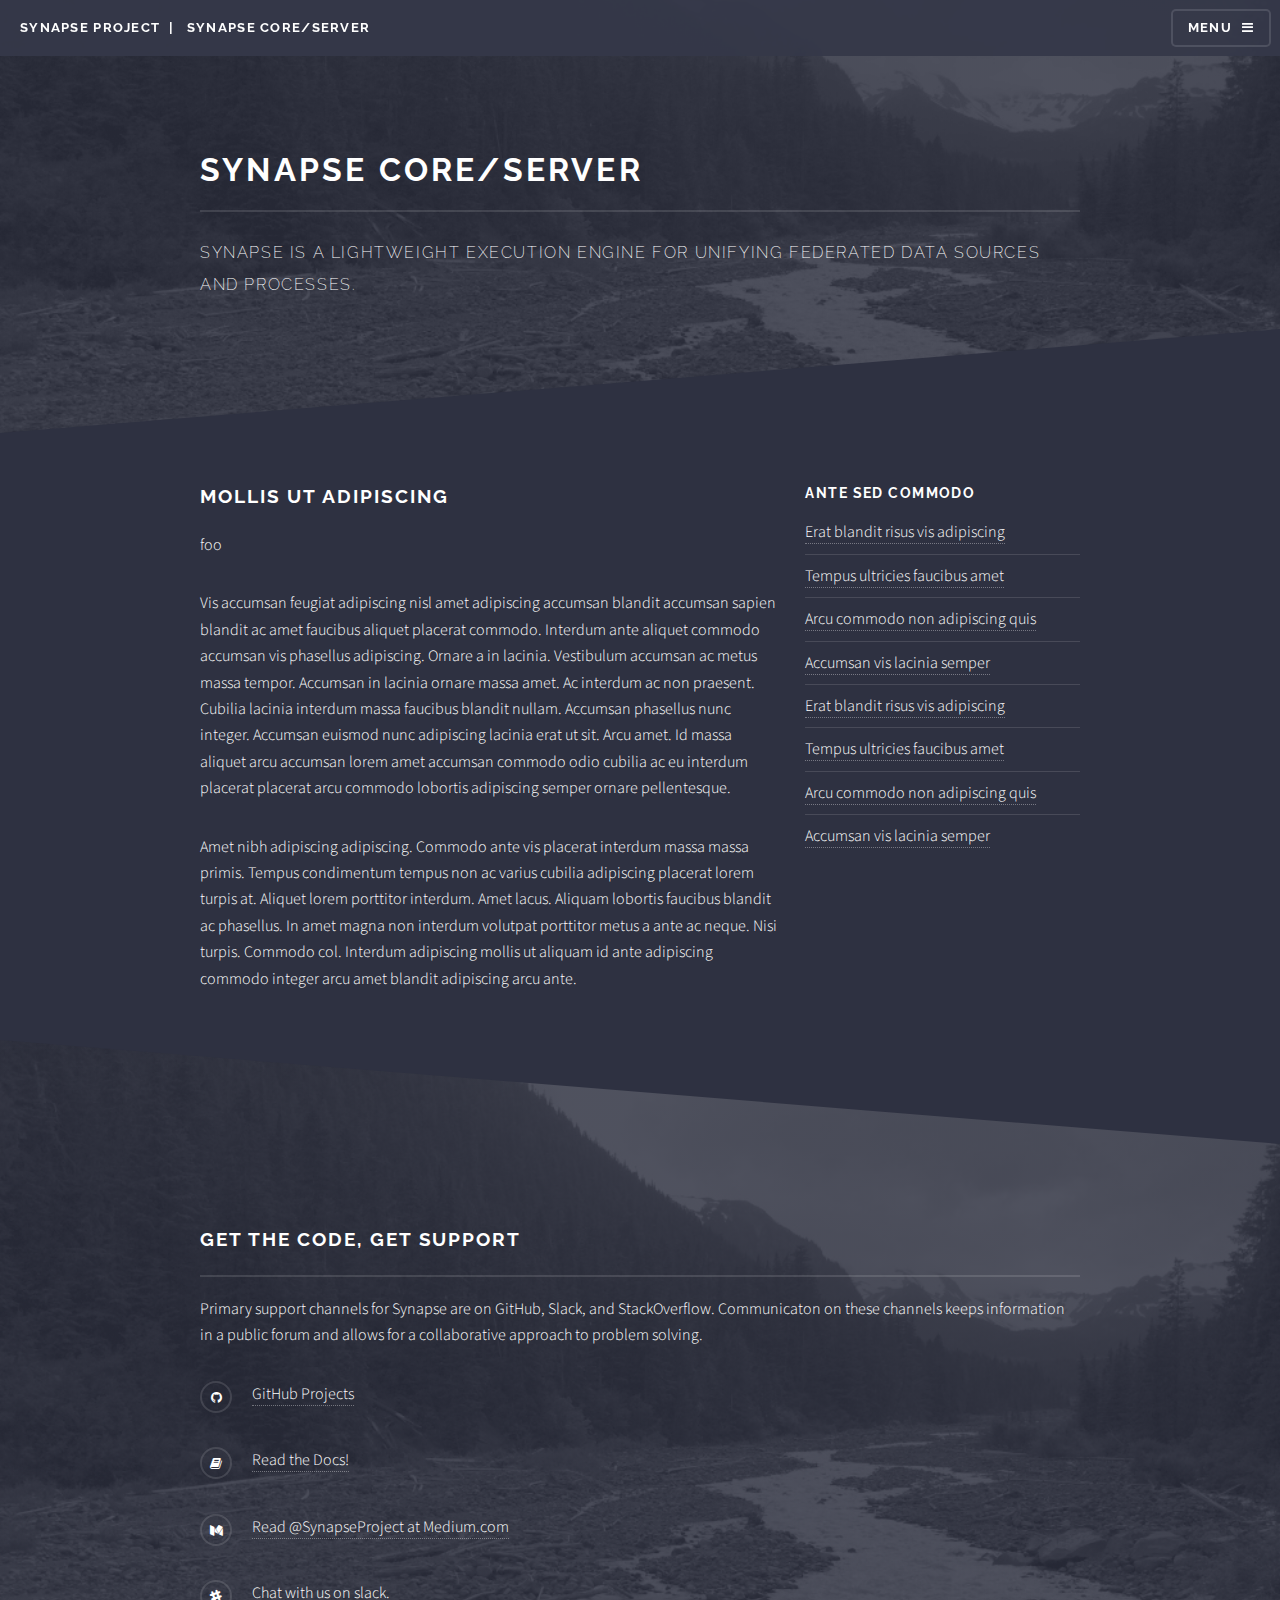
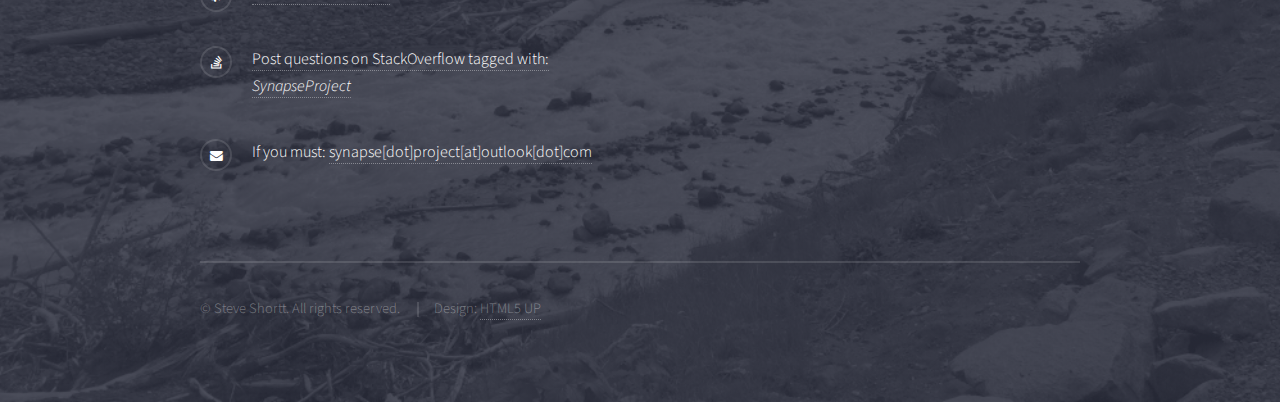
==== commit 8587bf7b: "link correction" ====
--- a/blog/index.html
+++ b/blog/index.html
@@ -96,8 +96,8 @@
   <!--[if lte IE 8]><script src="../assets/js/ie/respond.min.js"></script><![endif]-->
   <script src="../assets/js/main.js"></script>
   <script src="https://code.jquery.com/jquery-3.2.1.min.js"></script>
-  <script>$.get("blogtoc.html", function (response) { $('#blogtoc').append(response.documentElement.innerHTML) });</script>
-  <script>$.get("/footer.html", function (response) { $('#footerDiv').append(response.documentElement.innerHTML) });</script>
+  <script>$.get("blogtoc.html", function (response) { $('#blogtoc').append(response) });</script>
+  <script>$.get("/footer.html", function (response) { $('#footerDiv').append(response) });</script>
 </body>
 
 </html>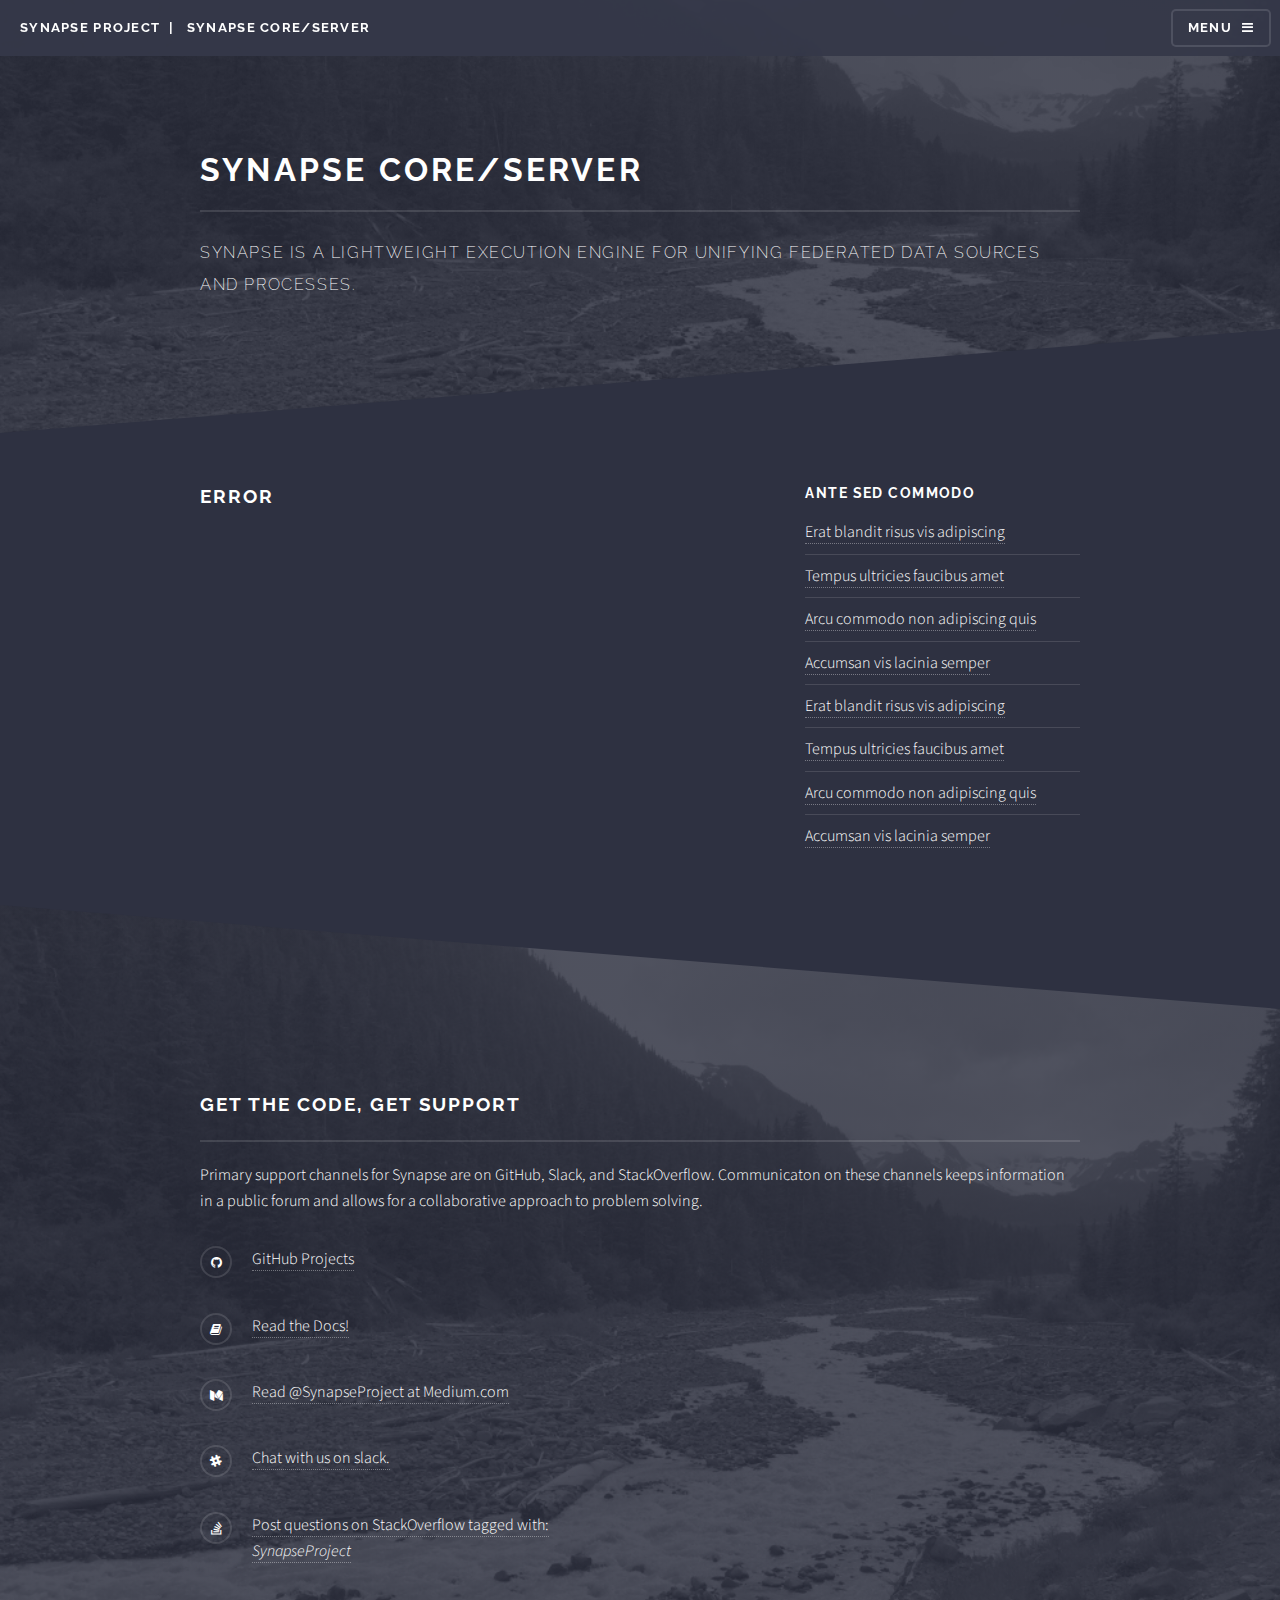
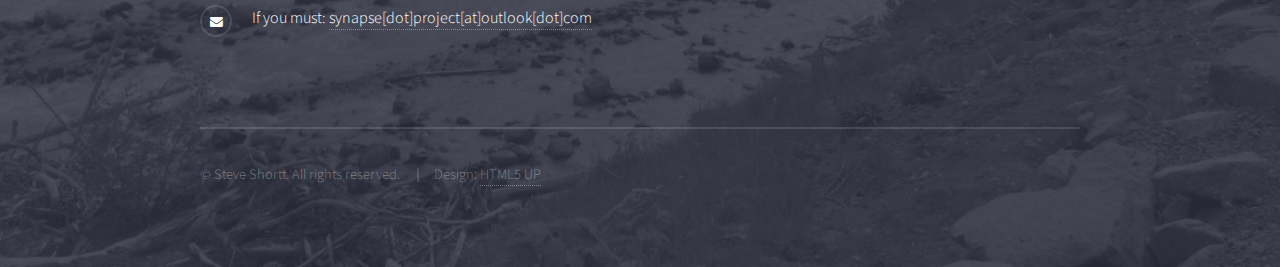
==== commit 2c5385b3: "setting up dynamic blog pages" ====
--- a/blog/index.html
+++ b/blog/index.html
@@ -14,7 +14,7 @@
   <link rel="shortcut icon" href="../images/favicon.ico">
 </head>
 
-<body>
+<body onload="getPage()">
   <!-- Page Wrapper -->
   <div id="page-wrapper">
     <!-- Header -->
@@ -61,24 +61,7 @@
         <div class="inner">
           <section>
             <div class="row">
-              <div class="8u skel-cell-important">
-                <section>
-                  <h2>Mollis ut adipiscing</h2>
-                  <a href="#" class="image fit">foo</a>
-                  <p>Vis accumsan feugiat adipiscing nisl amet adipiscing accumsan blandit accumsan sapien blandit ac amet faucibus
-                    aliquet placerat commodo. Interdum ante aliquet commodo accumsan vis phasellus adipiscing. Ornare a in
-                    lacinia. Vestibulum accumsan ac metus massa tempor. Accumsan in lacinia ornare massa amet. Ac interdum
-                    ac non praesent. Cubilia lacinia interdum massa faucibus blandit nullam. Accumsan phasellus nunc integer.
-                    Accumsan euismod nunc adipiscing lacinia erat ut sit. Arcu amet. Id massa aliquet arcu accumsan lorem
-                    amet accumsan commodo odio cubilia ac eu interdum placerat placerat arcu commodo lobortis adipiscing
-                    semper ornare pellentesque.</p>
-                  <p>Amet nibh adipiscing adipiscing. Commodo ante vis placerat interdum massa massa primis. Tempus condimentum
-                    tempus non ac varius cubilia adipiscing placerat lorem turpis at. Aliquet lorem porttitor interdum. Amet
-                    lacus. Aliquam lobortis faucibus blandit ac phasellus. In amet magna non interdum volutpat porttitor
-                    metus a ante ac neque. Nisi turpis. Commodo col. Interdum adipiscing mollis ut aliquam id ante adipiscing
-                    commodo integer arcu amet blandit adipiscing arcu ante.</p>
-                </section>
-              </div>
+              <div id="blogpage" class="8u skel-cell-important"></div>
               <div id="blogtoc" class="4u"></div>
             </div>
           </section>
@@ -96,6 +79,22 @@
   <!--[if lte IE 8]><script src="../assets/js/ie/respond.min.js"></script><![endif]-->
   <script src="../assets/js/main.js"></script>
   <script src="https://code.jquery.com/jquery-3.2.1.min.js"></script>
+  <script>
+    function getUrlParameter(name) {
+      name = name.replace(/[\[]/, '\\[').replace(/[\]]/, '\\]');
+      var regex = new RegExp('[\\?&]' + name + '=([^&#]*)');
+      var results = regex.exec(location.search);
+      return results === null ? '' : decodeURIComponent(results[1].replace(/\+/g, ' '));
+      };
+    function isNullOrWhitespace( input ) {
+      return !input || !input.trim();
+    };
+    function getPage() {
+      var p = getUrlParameter('p');
+      p = isNullOrWhitespace( p ) ? "error" : p;
+      $.get(p + ".html", function (response) { $('#blogpage').append(response) });
+    };
+  </script>
   <script>$.get("blogtoc.html", function (response) { $('#blogtoc').append(response) });</script>
   <script>$.get("/footer.html", function (response) { $('#footerDiv').append(response) });</script>
 </body>
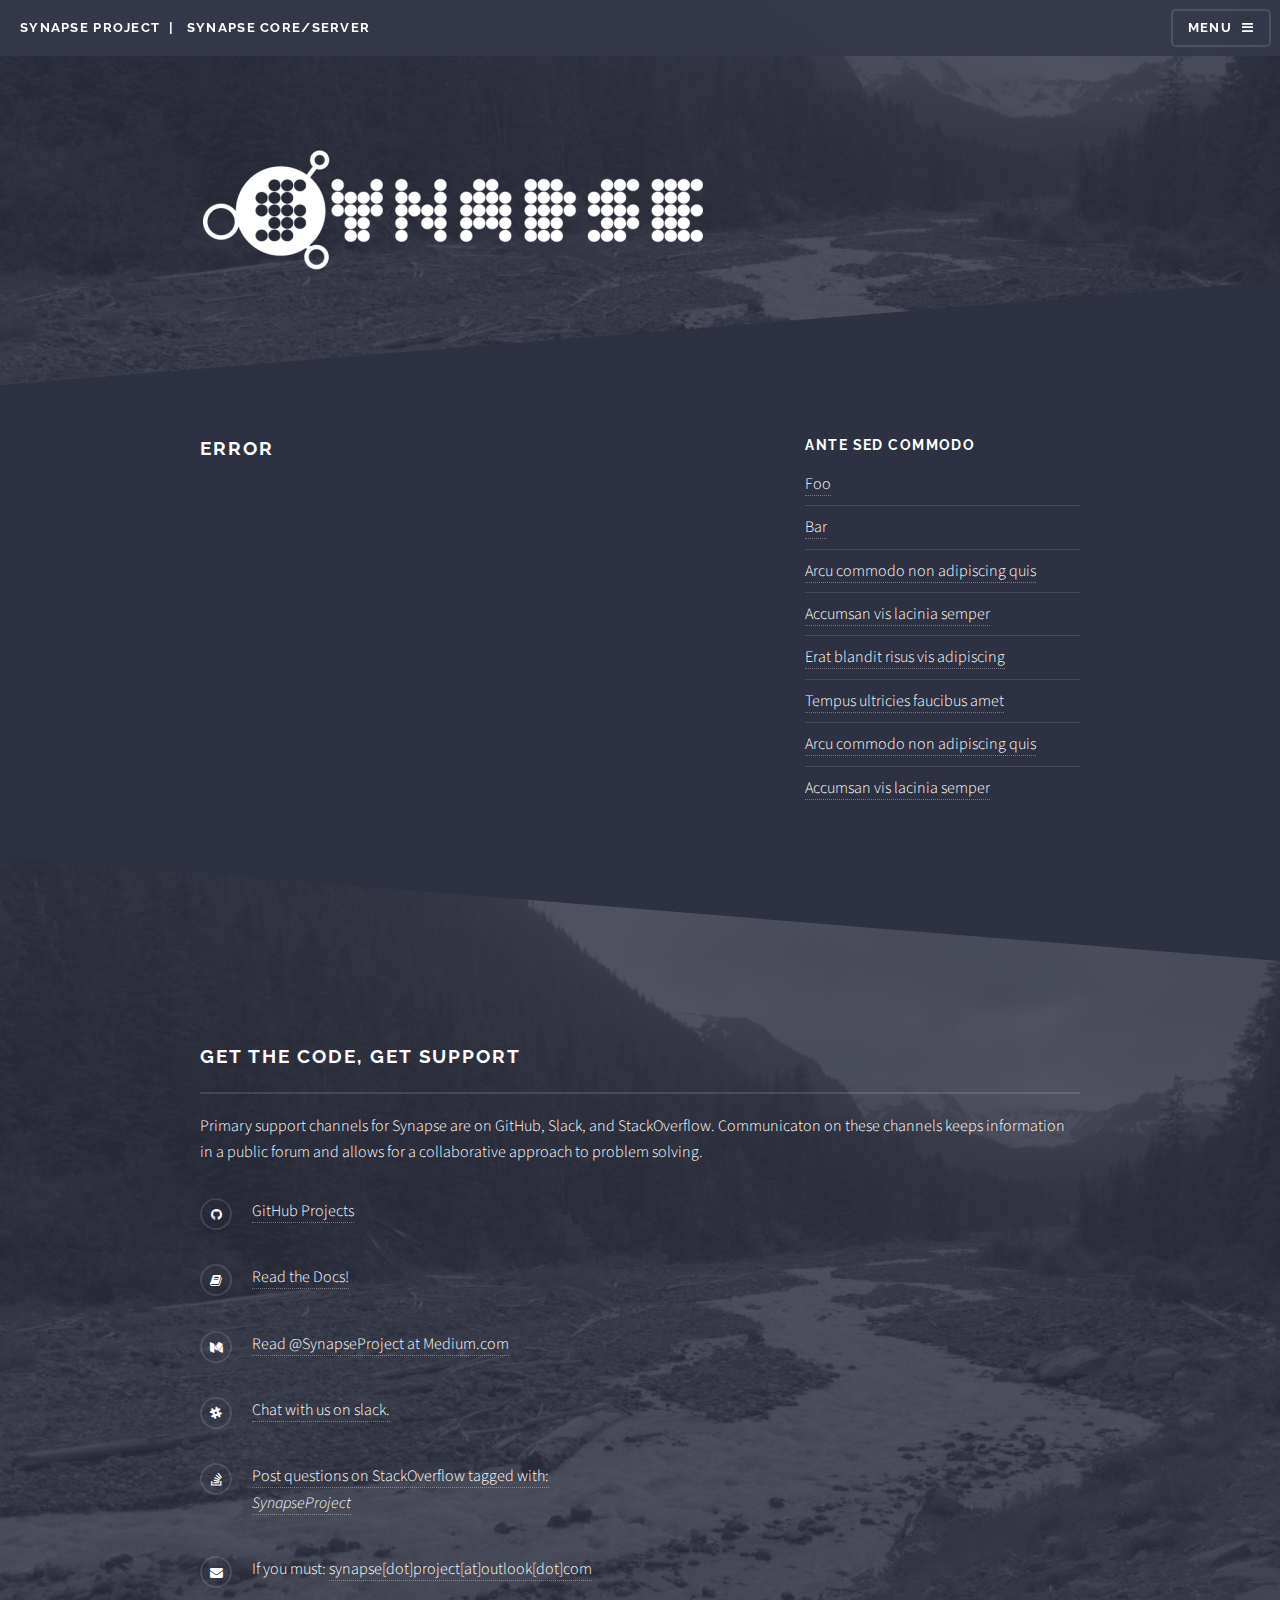
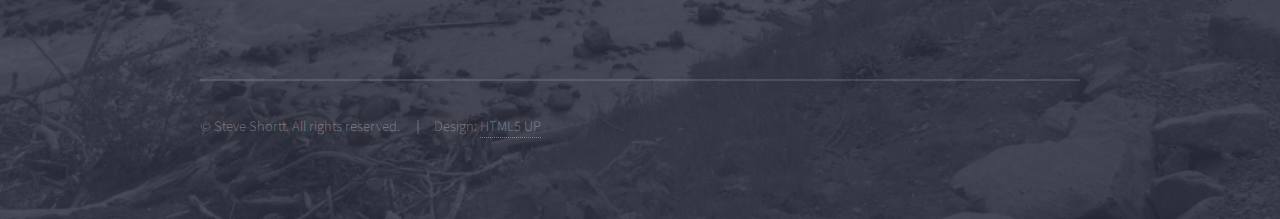
==== commit ea59c4db: "quick update to header" ====
--- a/blog/index.html
+++ b/blog/index.html
@@ -52,8 +52,7 @@
     <section id="wrapper">
       <header>
         <div class="inner">
-          <h2>Synapse Core/Server</h2>
-          <p>Synapse is a lightweight execution engine for unifying federated data sources and processes.</p>
+            <img src="../images/synapse_banner_rev.png" style="max-width:100%; height: auto; margin: .2em .2em;">
         </div>
       </header>
       <!-- Content -->
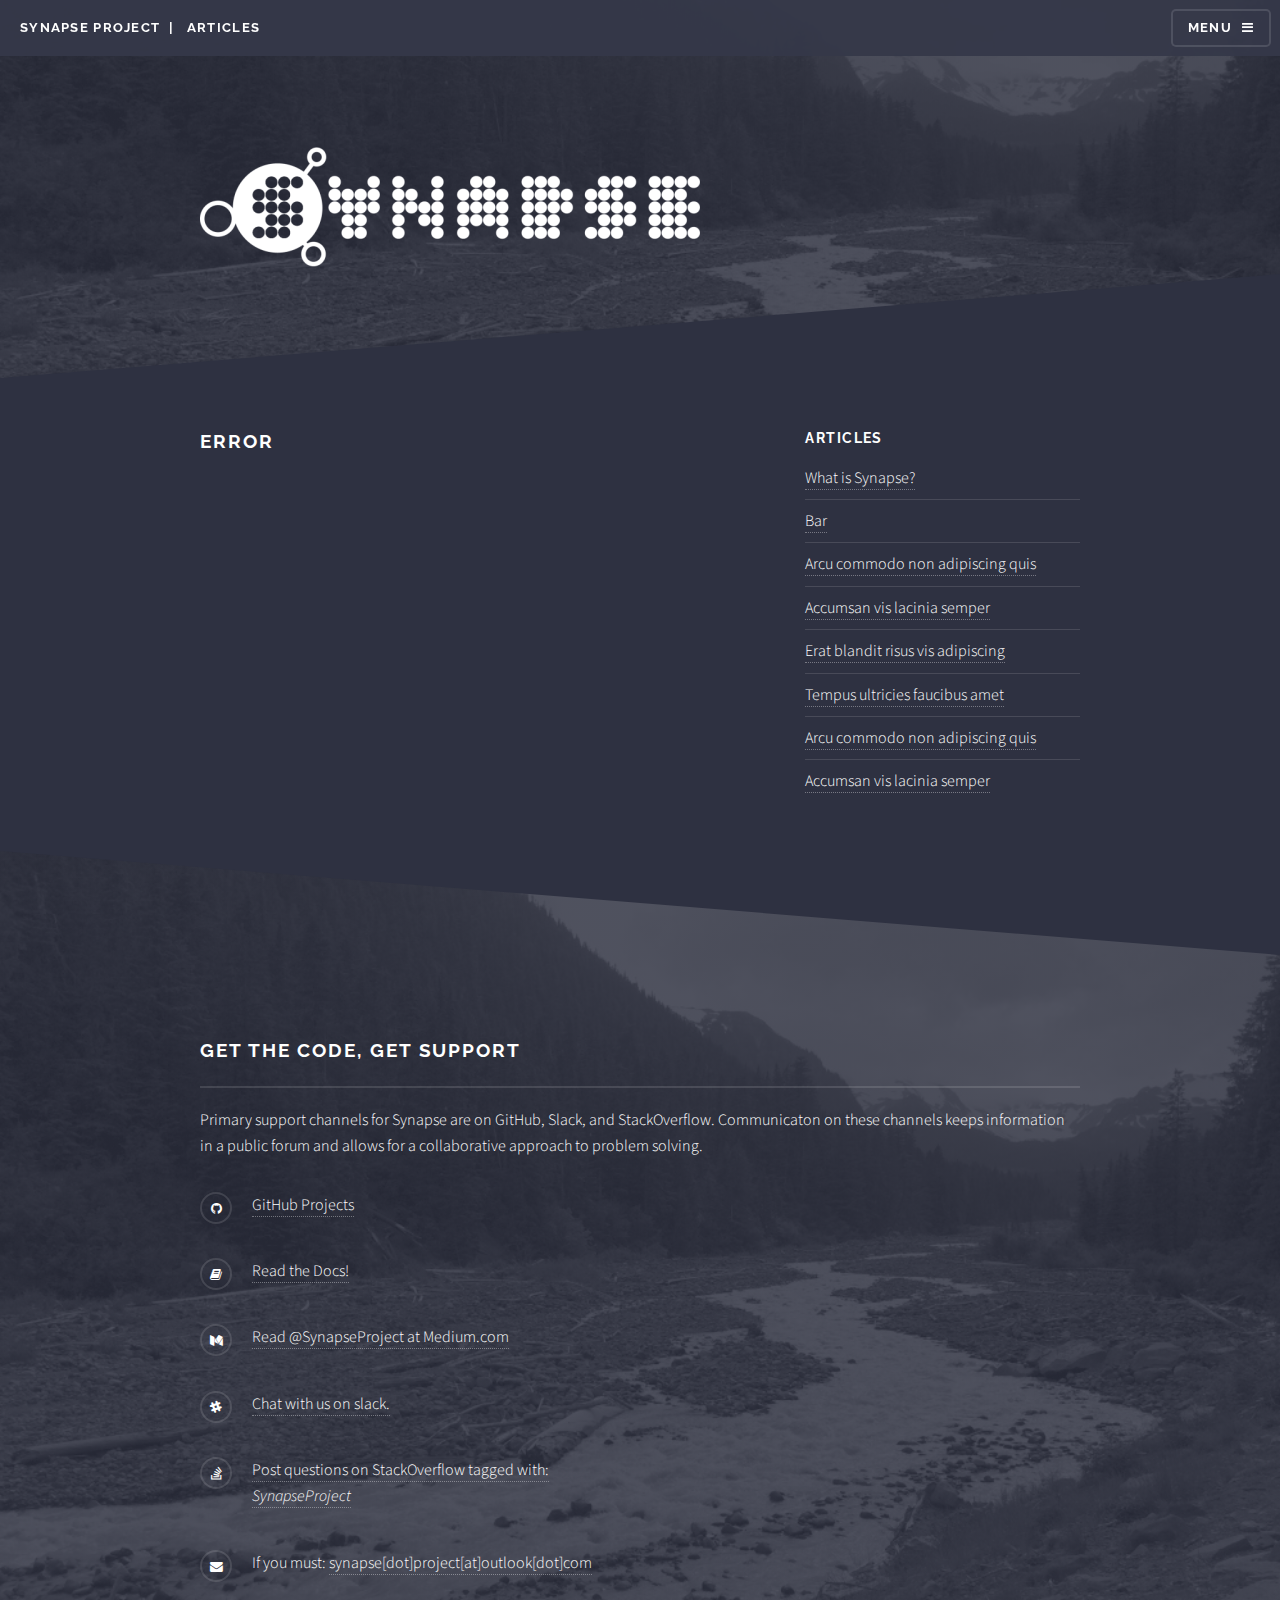
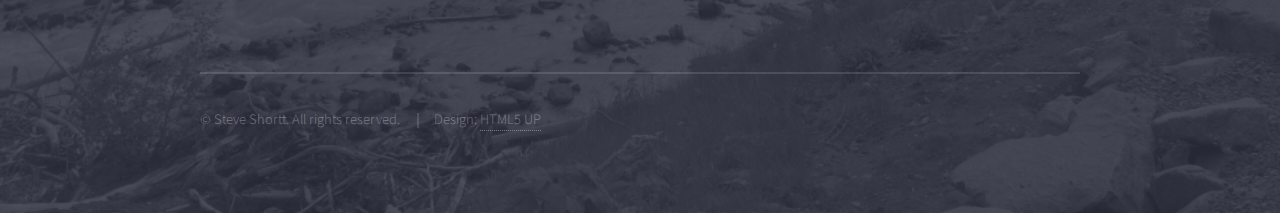
==== commit b37dec24: "tweaks" ====
--- a/blog/index.html
+++ b/blog/index.html
@@ -5,7 +5,7 @@
 
 <head>
   <meta http-equiv="content-type" content="text/html; charset=utf-8">
-  <title>Synapse - Core/Server</title>
+  <title>Synapse - Articles</title>
   <meta name="viewport" content="width=device-width, initial-scale=1">
   <!--[if lte IE 8]><script src="../assets/js/ie/html5shiv.js"></script><![endif]-->
   <link rel="stylesheet" href="../assets/css/main.css">
@@ -21,7 +21,7 @@
     <header id="header">
       <h1>
         <a href="../index.html">Synapse Project</a>&nbsp;&nbsp;|&nbsp;&nbsp;
-        <a href="../synapse.html">Synapse Core/Server</a>
+        <a href="/blog/">Articles</a>
       </h1>
       <nav>
         <a href="#menu">Menu</a>
@@ -44,6 +44,9 @@
           <li>
             <a href="../syntinel.html">Syntinel</a>
           </li>
+          <li>
+            <a href="/blog/">Articles</a>
+          </li>
         </ul>
         <a href="#" class="close">Close</a>
       </div>
@@ -52,7 +55,7 @@
     <section id="wrapper">
       <header>
         <div class="inner">
-            <img src="../images/synapse_banner_rev.png" style="max-width:100%; height: auto; margin: .2em .2em;">
+            <img src="../images/synapse_banner_rev.png" style="max-width:100%; height: auto; margin: 0em 0em;">
         </div>
       </header>
       <!-- Content -->
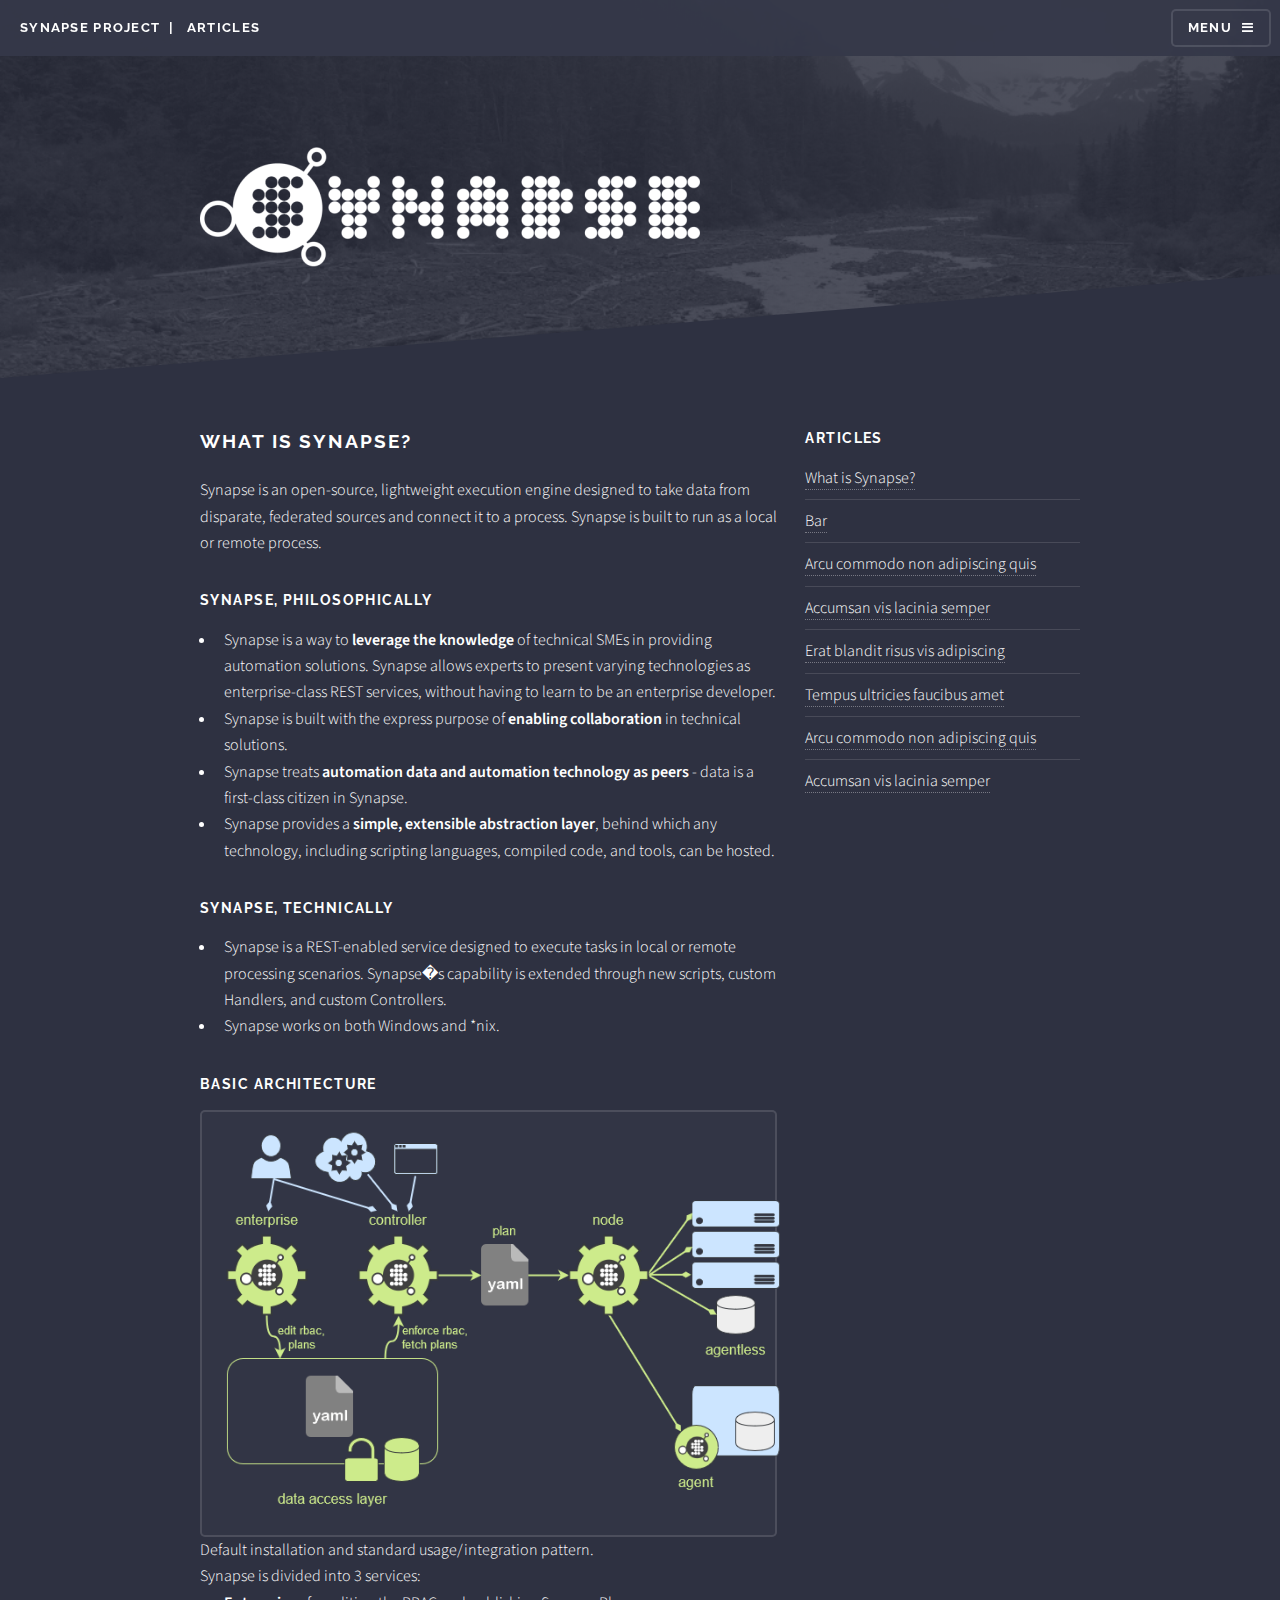
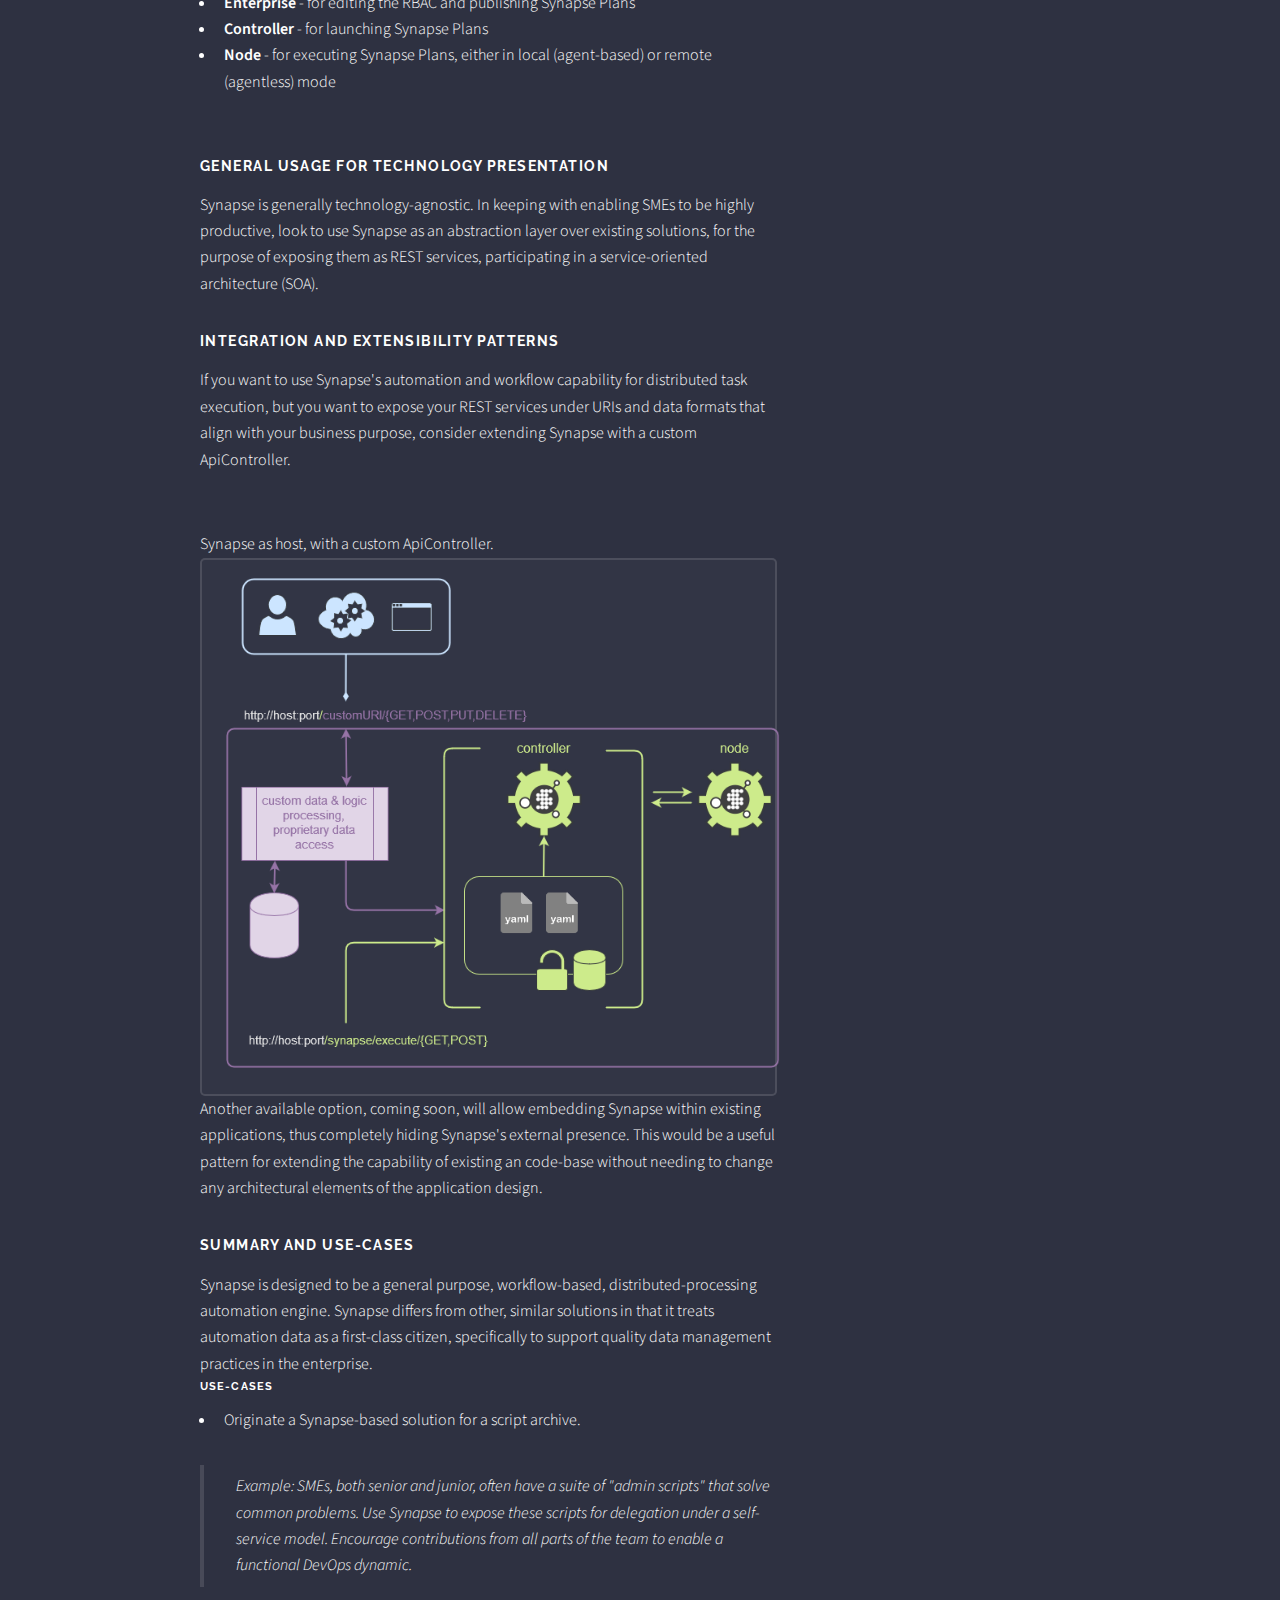
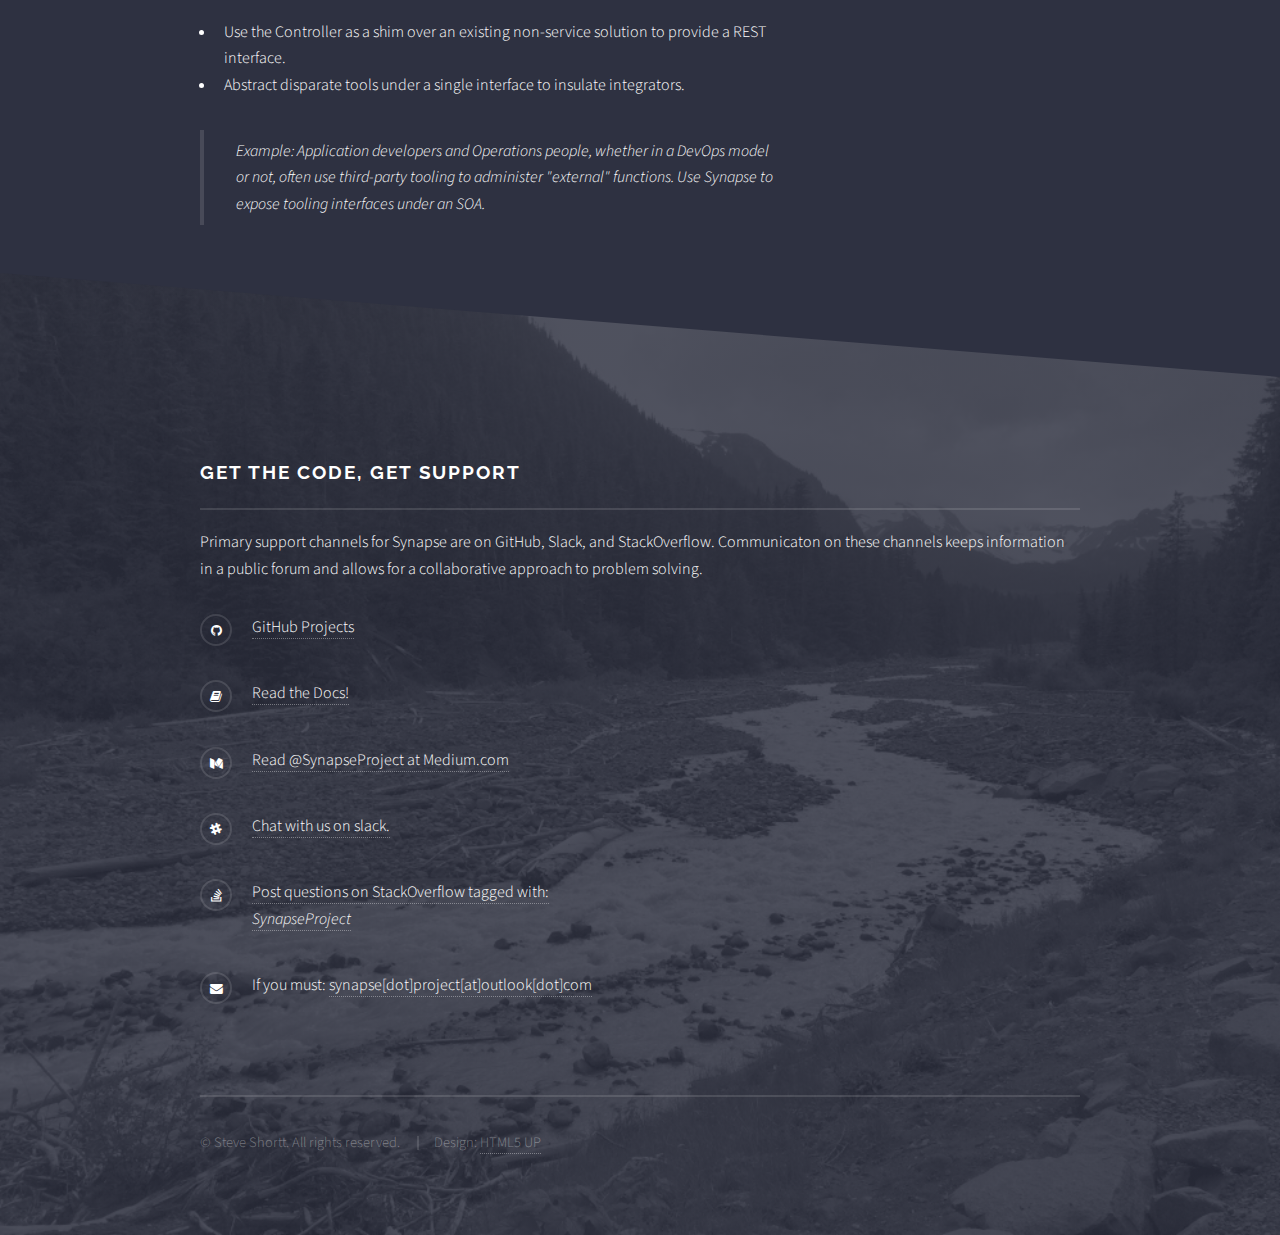
==== commit 3a45c603: "tweaks" ====
--- a/blog/index.html
+++ b/blog/index.html
@@ -93,7 +93,7 @@
     };
     function getPage() {
       var p = getUrlParameter('p');
-      p = isNullOrWhitespace( p ) ? "error" : p;
+      p = isNullOrWhitespace( p ) ? "what-is-synapse" : p;
       $.get(p + ".html", function (response) { $('#blogpage').append(response) });
     };
   </script>
